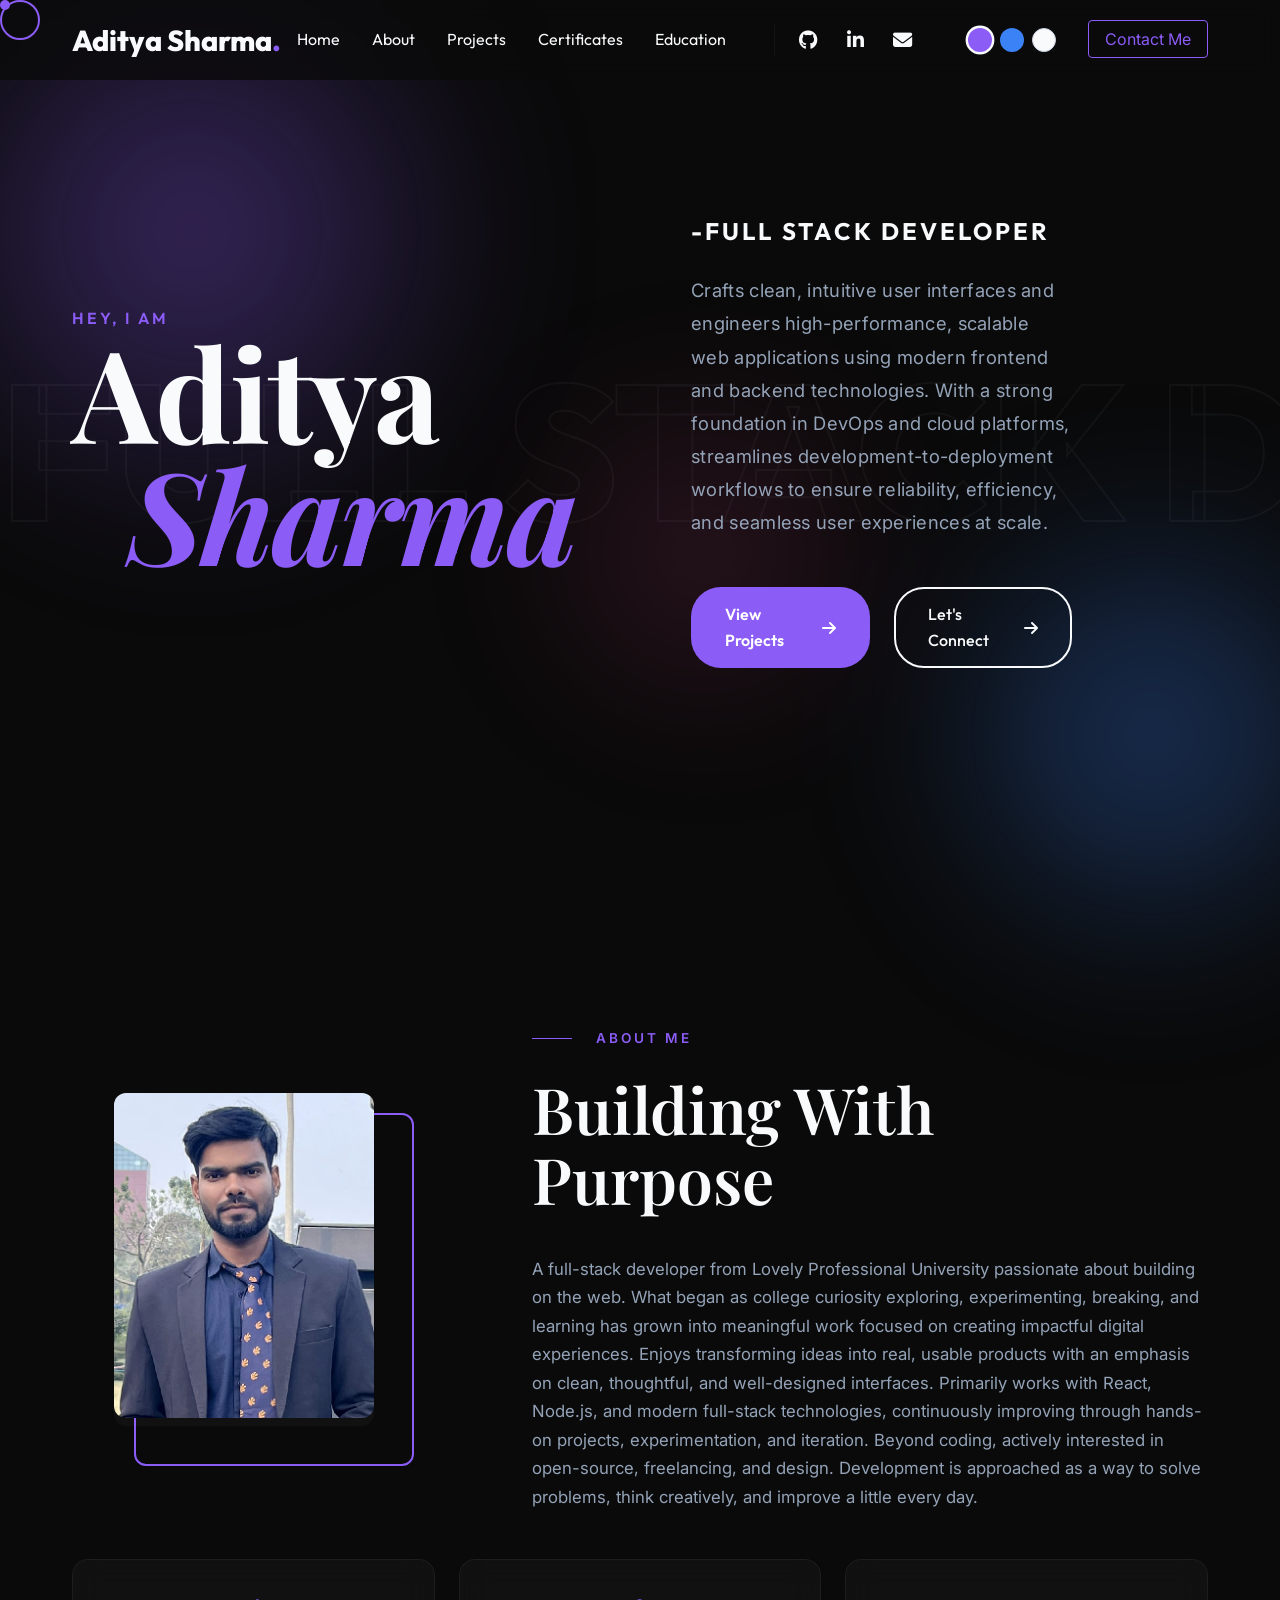
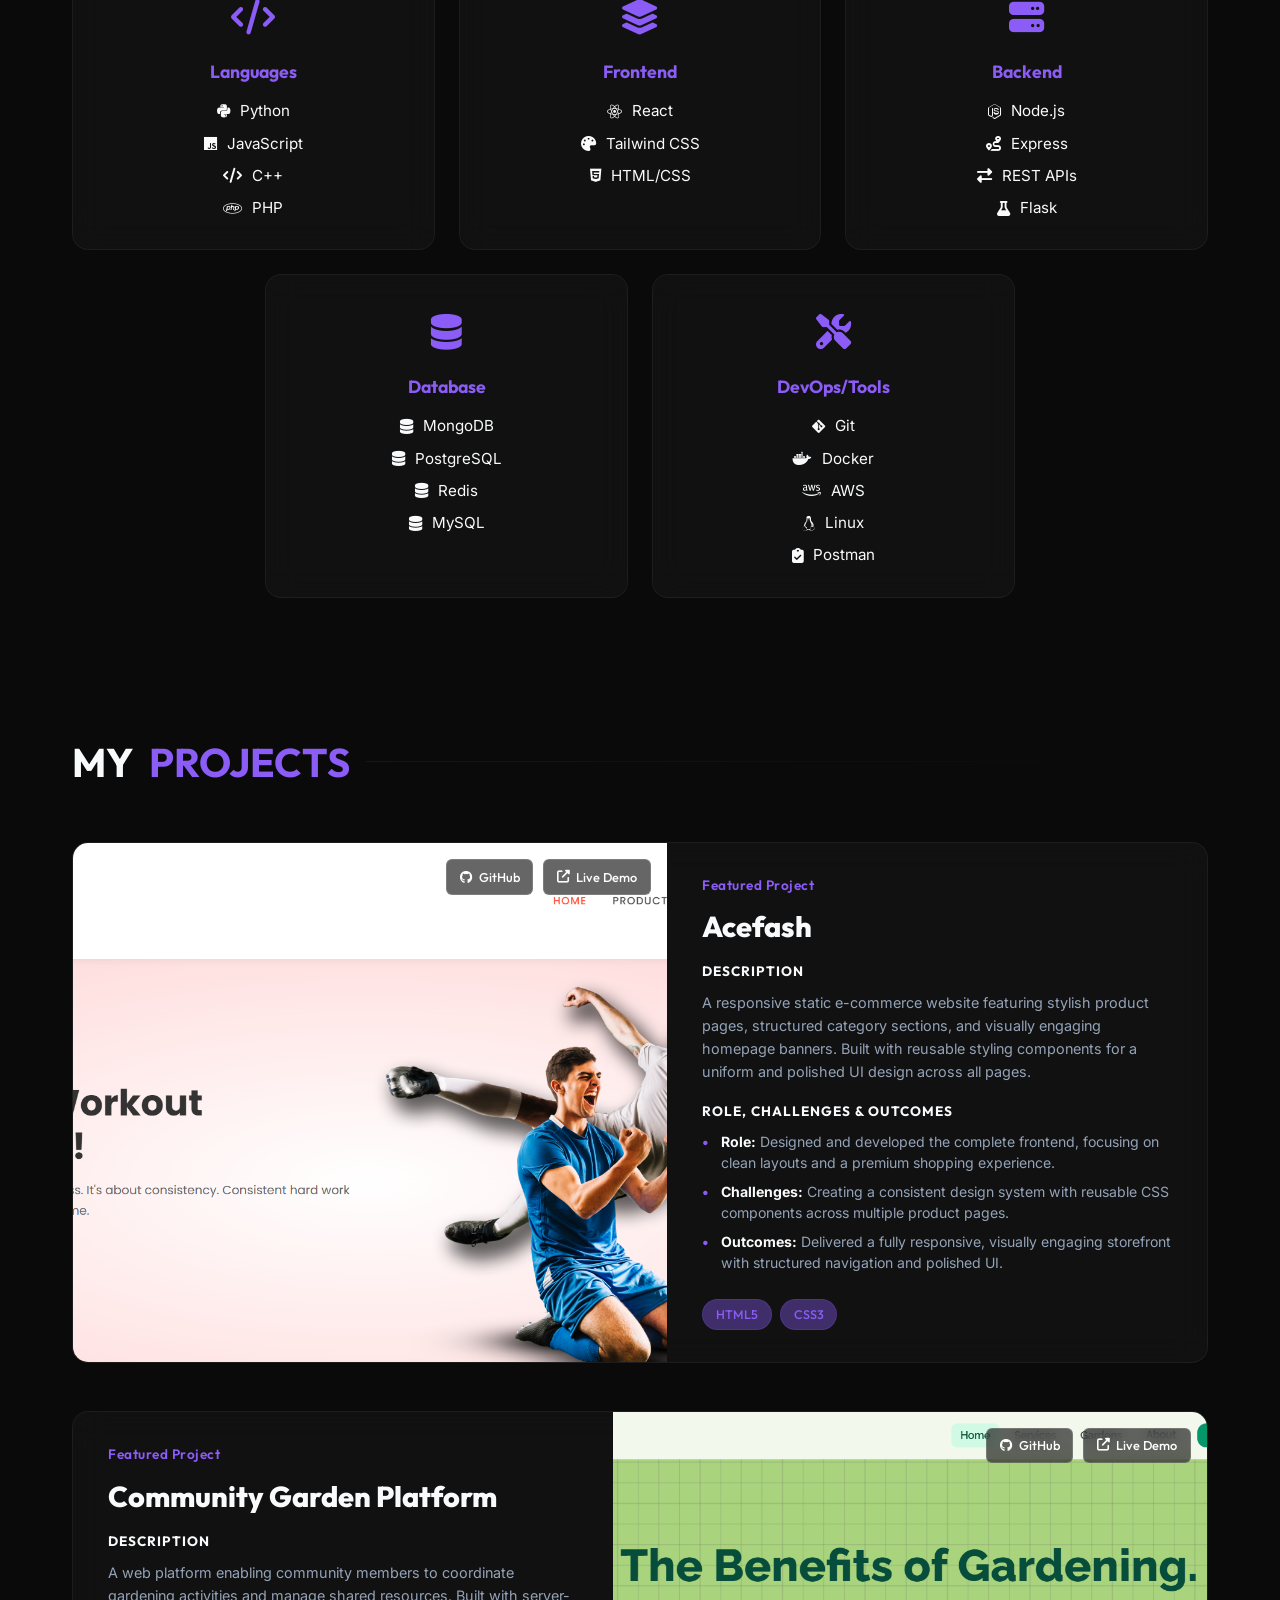
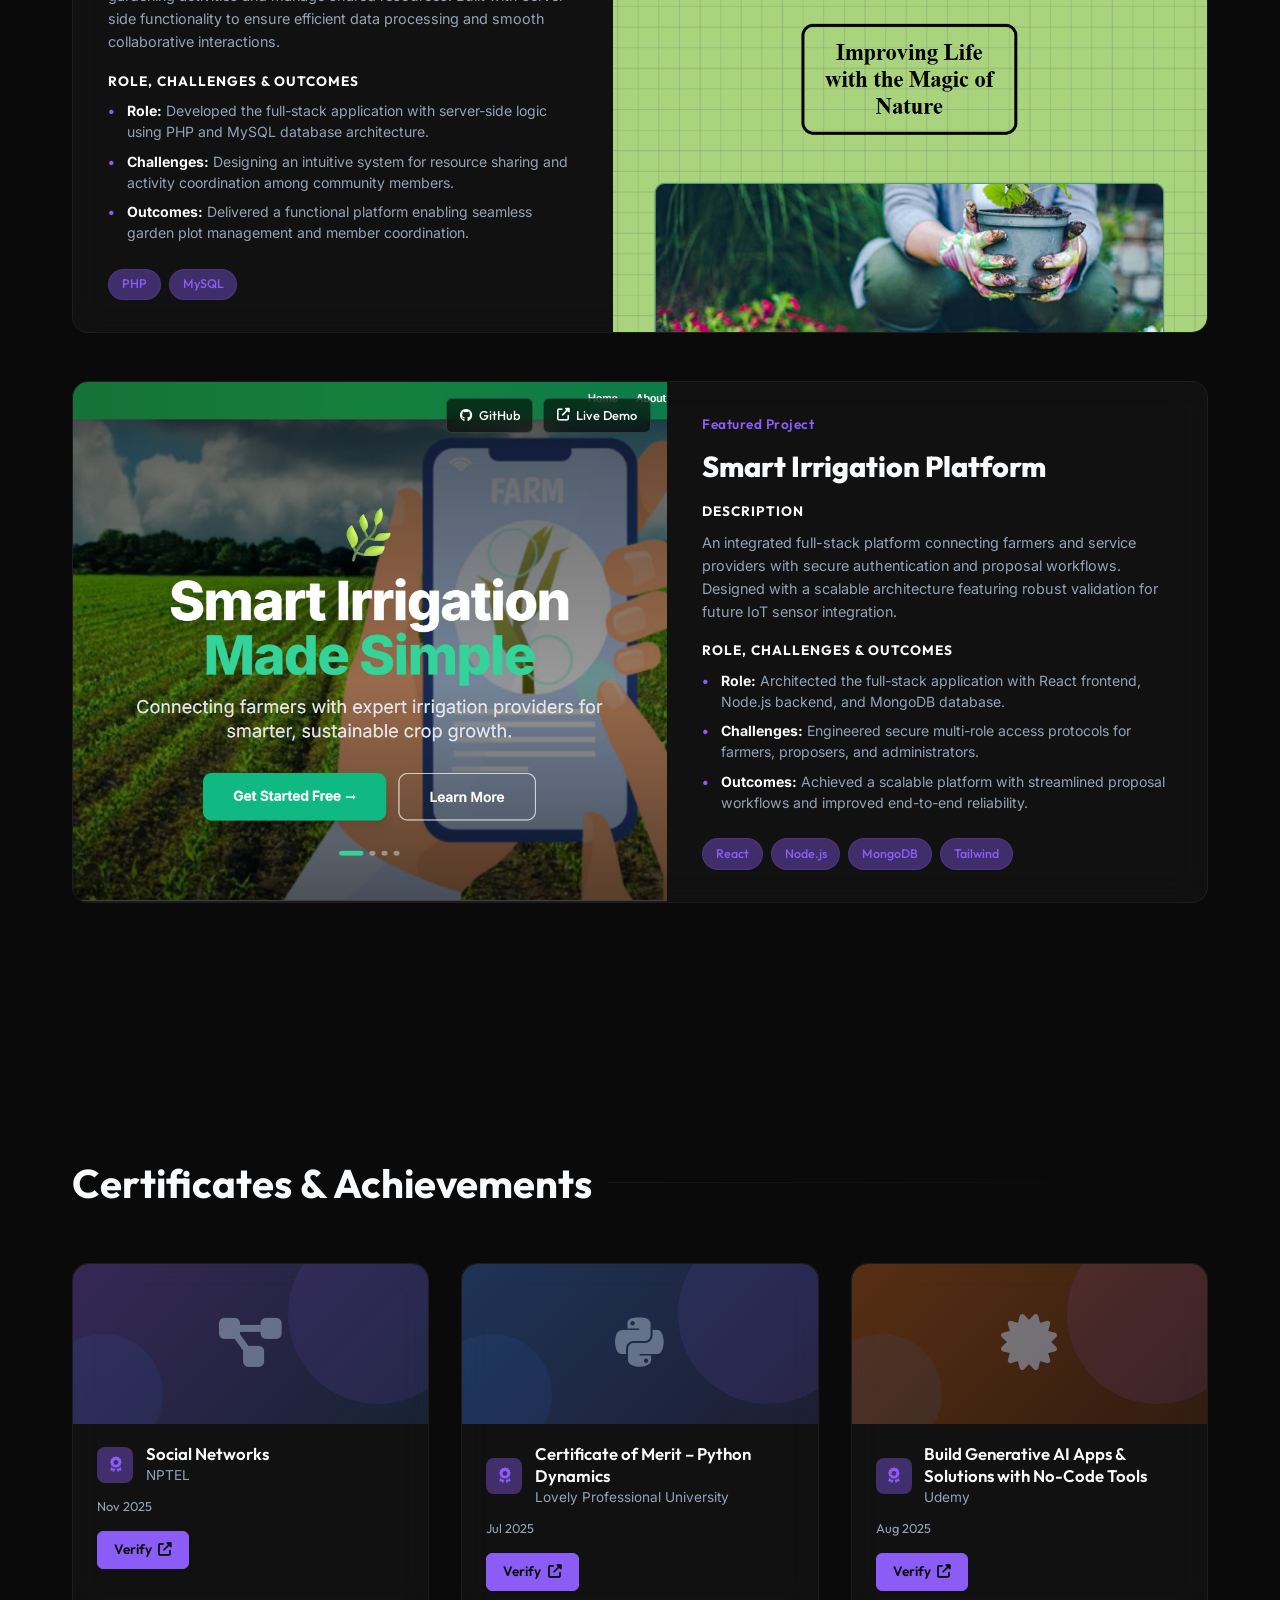
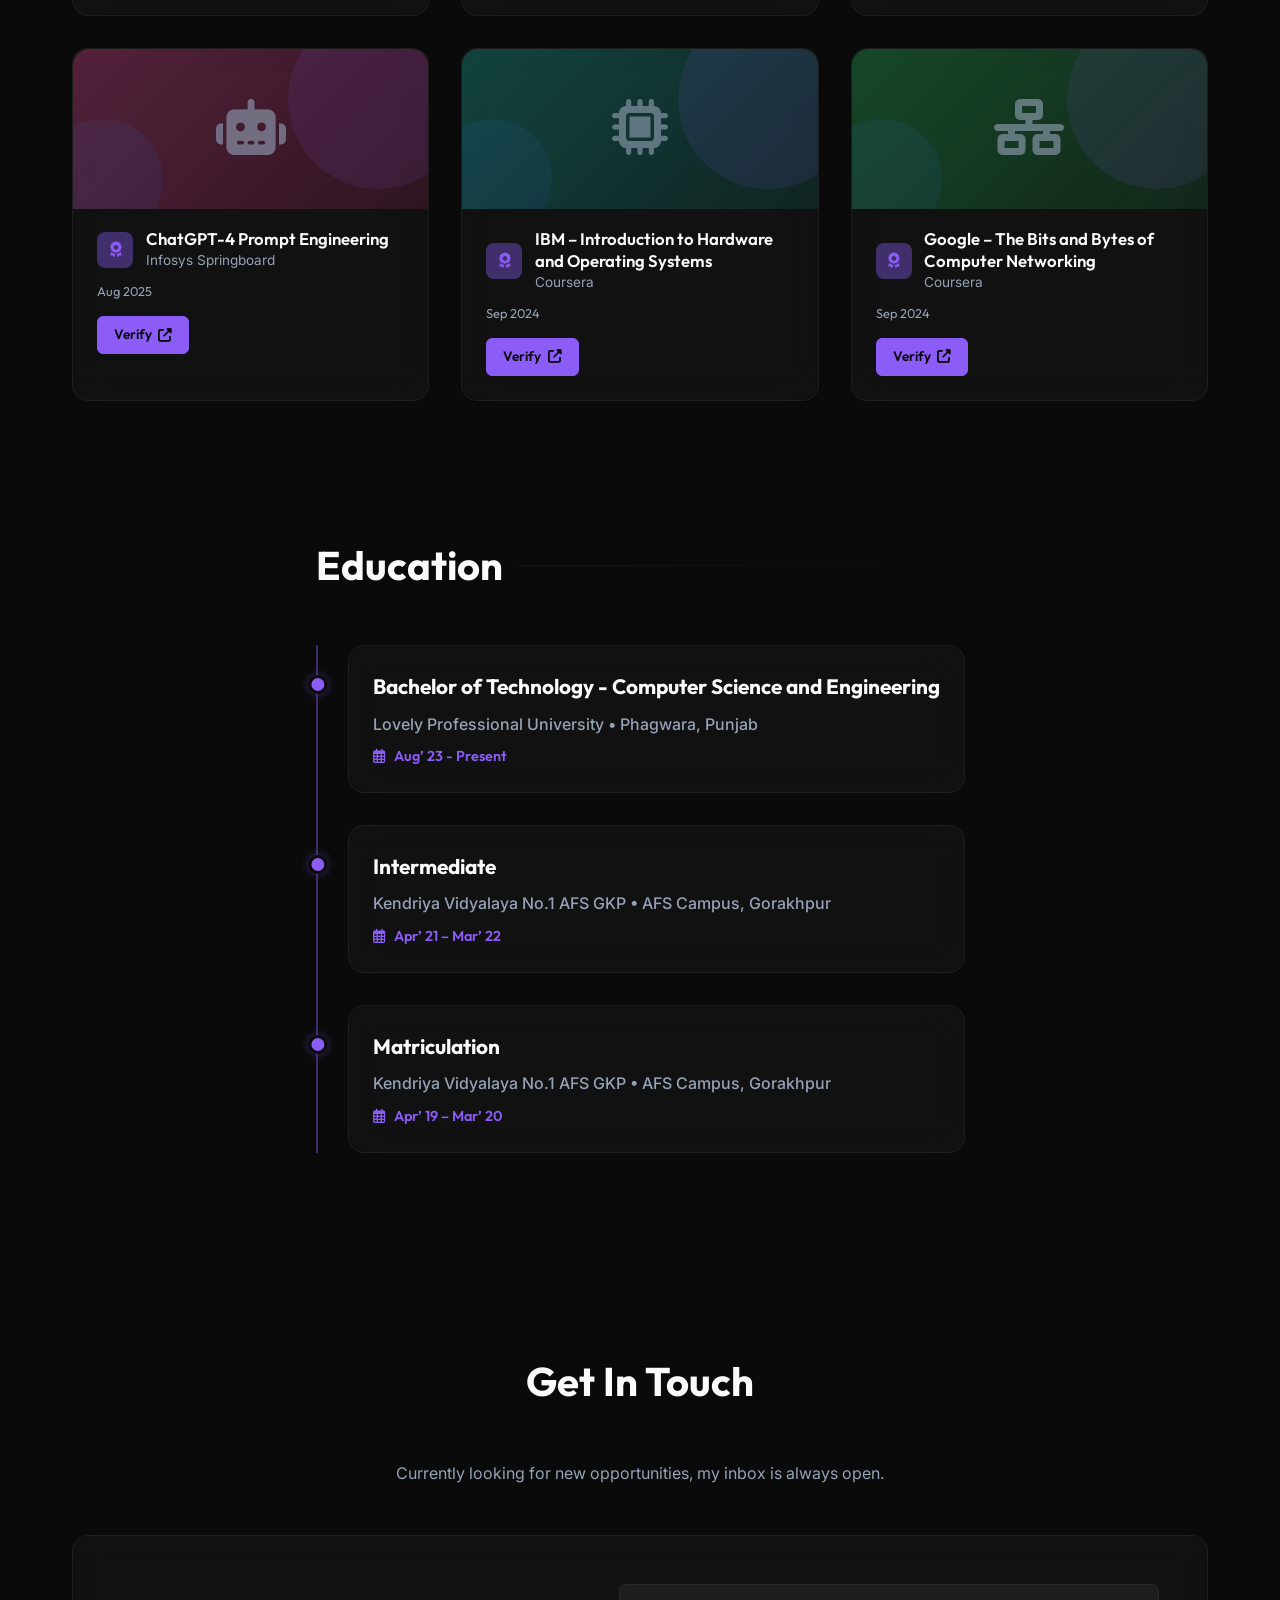
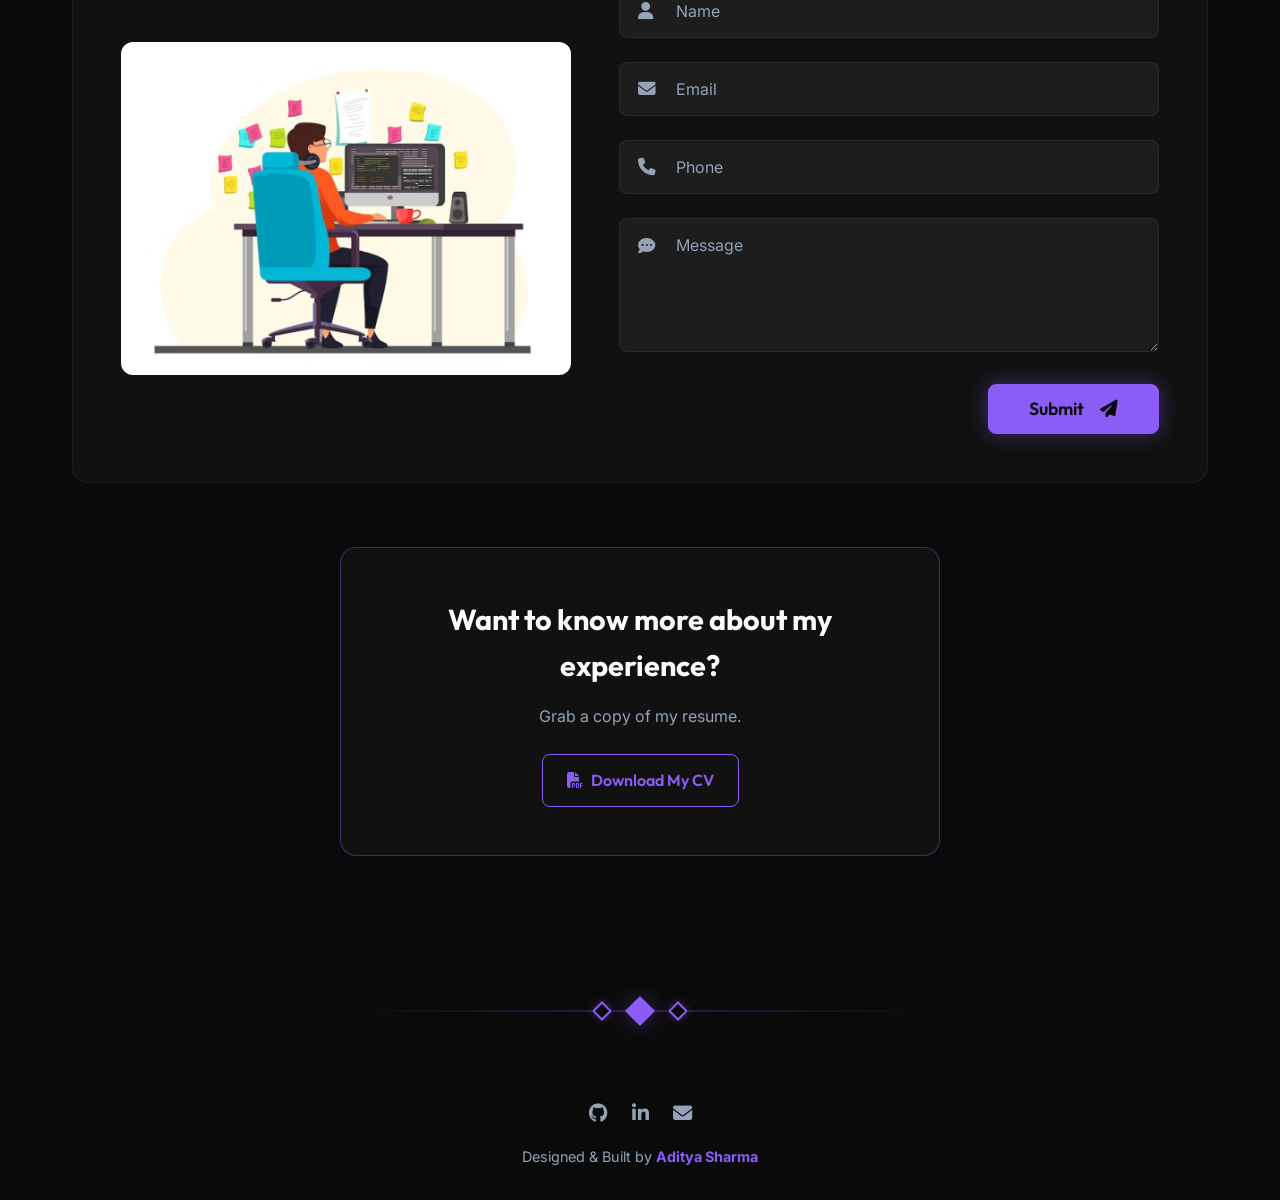
==== index.html @ 4e97a07a "Fix folder structure: move portfolio files to root for proper deployment" ====
<!DOCTYPE html>
<html lang="en">

<head>
    <meta charset="UTF-8">
    <meta name="viewport" content="width=device-width, initial-scale=1.0">
    <title>Aditya Sharma | Full Stack Developer</title>
    <meta name="description"
        content="Portfolio of Aditya Sharma, Full Stack Developer from Lovely Professional University.">
    <link
        href="https://fonts.googleapis.com/css2?family=Outfit:wght@300;400;600;800&family=Playfair+Display:ital,wght@0,400;0,600;0,700;1,400;1,600;1,700&family=Inter:wght@400;500;700&display=swap"
        rel="stylesheet">
    <link rel="stylesheet" href="https://cdnjs.cloudflare.com/ajax/libs/font-awesome/6.4.0/css/all.min.css">
    <link rel="stylesheet" href="style.css?v=2.9">
</head>

<body>
    <!-- Scroll Progress Bar -->
    <div class="scroll-progress" id="scrollProgress"></div>

    <!-- Custom Cursor -->
    <div class="cursor-dot" id="cursorDot"></div>
    <div class="cursor-ring" id="cursorRing"></div>

    <div class="bg-animation">
        <div class="blob blob-1"></div>
        <div class="blob blob-2"></div>
        <div class="blob blob-3"></div>
    </div>

    <!-- Floating Particles -->
    <canvas id="particleCanvas"></canvas>

    <!-- Navigation -->
    <nav class="navbar">
        <div class="container nav-container">
            <a href="#" class="logo">Aditya Sharma<span>.</span></a>
            <ul class="nav-links">
                <li><a href="#home">Home</a></li>
                <li><a href="#about">About</a></li>
                <li><a href="#projects">Projects</a></li>
                <li><a href="#certificates">Certificates</a></li>
                <li><a href="#education">Education</a></li>

                <li class="nav-socials">
                    <a href="https://github.com/adityasharma67" target="_blank" aria-label="GitHub"><i
                            class="fab fa-github"></i></a>
                    <a href="https://www.linkedin.com/in/aditya-sharma55/" target="_blank" aria-label="LinkedIn"><i
                            class="fab fa-linkedin-in"></i></a>
                    <a href="https://mail.google.com/mail/?view=cm&fs=1&to=adityasharma89000@gmail.com" target="_blank"
                        aria-label="Email"><i class="fas fa-envelope"></i></a>
                </li>
                <li class="theme-switcher">
                    <button class="theme-btn active" data-theme="default" aria-label="Default Theme"></button>
                    <button class="theme-btn" data-theme="ocean" aria-label="Ocean Theme"></button>
                    <button class="theme-btn" data-theme="light" aria-label="Light Theme"></button>
                </li>
                <li><a href="https://mail.google.com/mail/?view=cm&fs=1&to=adityasharma89000@gmail.com" target="_blank"
                        class="btn-sm">Contact Me</a></li>
            </ul>
            <div class="hamburger"><i class="fas fa-bars"></i></div>
        </div>
    </nav>

    <!-- Hero Section -->
    <section id="home" class="hero section new-hero">
        <div class="background-marquee">
            <div class="marquee-content">
                <span>FULL STACK DEVELOPER &bull; PROBLEM SOLVER &bull; TECH EXPLORER &bull; FRONTEND ENTHUSIAST &bull;
                </span>
                <span>FULL STACK DEVELOPER &bull; PROBLEM SOLVER &bull; TECH EXPLORER &bull; FRONTEND ENTHUSIAST &bull;
                </span>
                <span>FULL STACK DEVELOPER &bull; PROBLEM SOLVER &bull; TECH EXPLORER &bull; FRONTEND ENTHUSIAST &bull;
                </span>
            </div>
        </div>
        <div class="container hero-container-new">
            <div class="hero-content-new reveal">
                <div class="hero-main-flex-new">
                    <div class="hero-name-wrapper">
                        <div class="hero-greeting-new">
                            <!-- <span class="initial"><span class="dot">.</span></span> -->
                            <span class="hey">HEY, I AM</span>
                        </div>
                        <h1 class="hero-name-new">
                            <span class="first-name">Aditya</span>
                            <span class="last-name">Sharma</span>
                        </h1>
                    </div>

                    <div class="hero-details-new">
                        <h2 class="hero-role-new">-FULL STACK DEVELOPER</h2>

                        <p class="hero-summary-new">
                            Crafts clean, intuitive user interfaces and engineers high-performance, scalable web
                            applications using modern frontend and backend technologies. With a strong foundation in
                            DevOps and cloud platforms, streamlines development-to-deployment workflows to ensure
                            reliability, efficiency, and seamless user experiences at scale.</p>
                        <div class="hero-cta-new">
                            <a href="#projects" class="btn-new solid">View Projects <i
                                    class="fas fa-arrow-right"></i></a>
                            <a href="#contact" class="btn-new outline">Let's Connect <i
                                    class="fas fa-arrow-right"></i></a>
                        </div>
                    </div>
                </div>
            </div>
        </div>
    </section>

    <!-- About Section -->
    <section id="about" class="about section new-about">
        <div class="container">
            <div class="about-grid-new">
                <div class="about-image-new reveal">
                    <div class="image-wrapper-new">
                        <img src="assets/Aditya Image.jpeg" alt="Aditya Sharma" class="about-profile-img">
                    </div>
                </div>
                <div class="about-text-new reveal-right">
                    <div class="section-subtitle-new-wrapper">
                        <span class="subtitle-line"></span>
                        <p class="section-subtitle-new">ABOUT ME</p>
                    </div>
                    <h2 class="about-heading-new">Building With<br>Purpose</h2>

                    <div class="about-paragraphs">
                        <p>
                            A full-stack developer from Lovely Professional University passionate about building on the
                            web. What began as
                            college curiosity exploring, experimenting, breaking, and learning has grown into meaningful
                            work focused on creating impactful digital experiences.

                            Enjoys transforming ideas into real, usable products with an emphasis on clean, thoughtful,
                            and well-designed interfaces. Primarily works with React, Node.js, and modern full-stack
                            technologies, continuously improving through hands-on projects, experimentation, and
                            iteration.

                            Beyond coding, actively interested in open-source, freelancing, and design. Development is
                            approached as a way to solve problems, think creatively, and improve a little every day.
                        </p>
                    </div>

                </div>
            </div>

            <div class="skill-boxes inline-skills" style="margin-top: 3rem;">
                <div class="skill-box glass">
                    <div class="skill-box-icon"><i class="fas fa-code"></i></div>
                    <h4>Languages</h4>
                    <ul class="skills-list">
                        <li><i class="fab fa-python"></i> Python</li>
                        <li><i class="fab fa-js"></i> JavaScript</li>
                        <li><i class="fas fa-code"></i> C++</li>
                        <li><i class="fab fa-php"></i> PHP</li>
                    </ul>
                </div>
                <div class="skill-box glass">
                    <div class="skill-box-icon"><i class="fas fa-layer-group"></i></div>
                    <h4>Frontend</h4>
                    <ul class="skills-list">
                        <li><i class="fab fa-react"></i> React</li>
                        <li><i class="fas fa-palette"></i> Tailwind CSS</li>
                        <li><i class="fab fa-html5"></i> HTML/CSS</li>
                    </ul>
                </div>
                <div class="skill-box glass">
                    <div class="skill-box-icon"><i class="fas fa-server"></i></div>
                    <h4>Backend</h4>
                    <ul class="skills-list">
                        <li><i class="fab fa-node-js"></i> Node.js</li>
                        <li><i class="fas fa-route"></i> Express</li>
                        <li><i class="fas fa-exchange-alt"></i> REST APIs</li>
                        <li><i class="fas fa-flask"></i> Flask</li>
                    </ul>
                </div>
                <div class="skill-box glass">
                    <div class="skill-box-icon"><i class="fas fa-database"></i></div>
                    <h4>Database</h4>
                    <ul class="skills-list">
                        <li><i class="fas fa-database"></i> MongoDB</li>
                        <li><i class="fas fa-database"></i> PostgreSQL</li>
                        <li><i class="fas fa-database"></i> Redis</li>
                        <li><i class="fas fa-database"></i> MySQL</li>
                    </ul>
                </div>
                <div class="skill-box glass">
                    <div class="skill-box-icon"><i class="fas fa-tools"></i></div>
                    <h4>DevOps/Tools</h4>
                    <ul class="skills-list">
                        <li><i class="fab fa-git-alt"></i> Git</li>
                        <li><i class="fab fa-docker"></i> Docker</li>
                        <li><i class="fab fa-aws"></i> AWS</li>
                        <li><i class="fab fa-linux"></i> Linux</li>
                        <li><i class="fas fa-clipboard-check"></i> Postman</li>
                    </ul>
                </div>
            </div>
        </div>
    </section>
    <!-- Projects Section -->
    <section id="projects" class="projects section">
        <div class="container">
            <h2 class="section-title reveal">MY <span class="accent-text">PROJECTS</span></h2>

            <!-- Project 1: Acefash -->
            <div class="featured-project reveal glass">
                <div class="featured-project-image">
                    <img src="assets/project-acefash.png" alt="Acefash E-commerce Website">
                    <div class="featured-project-links">
                        <a href="https://github.com/adityasharma67/acefash" target="_blank"><i
                                class="fab fa-github"></i> GitHub</a>
                        <a href="https://acefash.onrender.com" target="_blank"><i class="fas fa-external-link-alt"></i>
                            Live Demo</a>
                    </div>
                </div>
                <div class="featured-project-details">
                    <p class="featured-label">Featured Project</p>
                    <h3 class="featured-title">Acefash</h3>
                    <div class="featured-section">
                        <h4>DESCRIPTION</h4>
                        <p>A responsive static e-commerce website featuring stylish product pages, structured category
                            sections, and visually engaging homepage banners. Built with reusable styling components for
                            a uniform and polished UI design across all pages.</p>
                    </div>
                    <div class="featured-section">
                        <h4>ROLE, CHALLENGES & OUTCOMES</h4>
                        <ul>
                            <li><strong>Role:</strong> Designed and developed the complete frontend, focusing on clean
                                layouts and a premium shopping experience.</li>
                            <li><strong>Challenges:</strong> Creating a consistent design system with reusable CSS
                                components across multiple product pages.</li>
                            <li><strong>Outcomes:</strong> Delivered a fully responsive, visually engaging storefront
                                with structured navigation and polished UI.</li>
                        </ul>
                    </div>
                    <ul class="featured-tech">
                        <li>HTML5</li>
                        <li>CSS3</li>
                    </ul>
                </div>
            </div>

            <!-- Project 2: Community Garden Platform -->
            <div class="featured-project featured-project-reverse reveal glass">
                <div class="featured-project-image">
                    <img src="assets/project-garden.png" alt="Community Garden Platform">
                    <div class="featured-project-links">
                        <a href="https://github.com/adityasharma67/Community-Garden-Platform-Website" target="_blank"><i
                                class="fab fa-github"></i> GitHub</a>
                        <a href="https://community-garden-platform-website.onrender.com" target="_blank"><i
                                class="fas fa-external-link-alt"></i> Live Demo</a>
                    </div>
                </div>
                <div class="featured-project-details">
                    <p class="featured-label">Featured Project</p>
                    <h3 class="featured-title">Community Garden Platform</h3>
                    <div class="featured-section">
                        <h4>DESCRIPTION</h4>
                        <p>A web platform enabling community members to coordinate gardening activities and manage
                            shared resources. Built with server-side functionality to ensure efficient data processing
                            and smooth collaborative interactions.</p>
                    </div>
                    <div class="featured-section">
                        <h4>ROLE, CHALLENGES & OUTCOMES</h4>
                        <ul>
                            <li><strong>Role:</strong> Developed the full-stack application with server-side logic using
                                PHP and MySQL database architecture.</li>
                            <li><strong>Challenges:</strong> Designing an intuitive system for resource sharing and
                                activity coordination among community members.</li>
                            <li><strong>Outcomes:</strong> Delivered a functional platform enabling seamless garden plot
                                management and member coordination.</li>
                        </ul>
                    </div>
                    <ul class="featured-tech">
                        <li>PHP</li>
                        <li>MySQL</li>
                    </ul>
                </div>
            </div>

            <!-- Project 3: Smart Irrigation Platform -->
            <div class="featured-project reveal glass">
                <div class="featured-project-image">
                    <img src="assets/project-irrigation.png" alt="Smart Irrigation Platform">
                    <div class="featured-project-links">
                        <a href="https://github.com/adityasharma67/Smart-Irrigation-Platform" target="_blank"><i
                                class="fab fa-github"></i> GitHub</a>
                        <a href="https://smart-irrigation-platform-3.onrender.com" target="_blank"><i
                                class="fas fa-external-link-alt"></i> Live Demo</a>
                    </div>
                </div>
                <div class="featured-project-details">
                    <p class="featured-label">Featured Project</p>
                    <h3 class="featured-title">Smart Irrigation Platform</h3>
                    <div class="featured-section">
                        <h4>DESCRIPTION</h4>
                        <p>An integrated full-stack platform connecting farmers and service providers with secure
                            authentication and proposal workflows. Designed with a scalable architecture featuring
                            robust validation for future IoT sensor integration.</p>
                    </div>
                    <div class="featured-section">
                        <h4>ROLE, CHALLENGES & OUTCOMES</h4>
                        <ul>
                            <li><strong>Role:</strong> Architected the full-stack application with React frontend,
                                Node.js backend, and MongoDB database.</li>
                            <li><strong>Challenges:</strong> Engineered secure multi-role access protocols for farmers,
                                proposers, and administrators.</li>
                            <li><strong>Outcomes:</strong> Achieved a scalable platform with streamlined proposal
                                workflows and improved end-to-end reliability.</li>
                        </ul>
                    </div>
                    <ul class="featured-tech">
                        <li>React</li>
                        <li>Node.js</li>
                        <li>MongoDB</li>
                        <li>Tailwind</li>
                    </ul>
                </div>
            </div>

        </div>
    </section>

    <!-- Certificates Section -->
    <section id="certificates" class="certificates section">
        <div class="container">
            <h2 class="section-title reveal">Certificates & Achievements</h2>
            <div class="cert-grid">

                <div class="cert-card reveal glass">
                    <div class="cert-thumbnail">
                        <div class="cert-thumb-icon"><i class="fas fa-project-diagram"></i></div>
                    </div>
                    <div class="cert-body">
                        <div class="cert-body-left">
                            <div class="cert-icon"><i class="fas fa-award"></i></div>
                            <div>
                                <h3 class="cert-name">Social Networks</h3>
                                <p class="cert-issuer">NPTEL</p>
                            </div>
                        </div>
                        <p class="cert-date">Nov 2025</p>
                        <a href="https://drive.google.com/file/d/1fwI1l75XkRlVHmZgSlvkv1skvRMr7EWS/view" target="_blank"
                            class="cert-verify-btn">Verify <i class="fas fa-external-link-alt"></i></a>
                    </div>
                </div>

                <div class="cert-card reveal glass">
                    <div class="cert-thumbnail cert-thumb-blue">
                        <div class="cert-thumb-icon"><i class="fab fa-python"></i></div>
                    </div>
                    <div class="cert-body">
                        <div class="cert-body-left">
                            <div class="cert-icon"><i class="fas fa-award"></i></div>
                            <div>
                                <h3 class="cert-name">Certificate of Merit – Python Dynamics</h3>
                                <p class="cert-issuer">Lovely Professional University</p>
                            </div>
                        </div>
                        <p class="cert-date">Jul 2025</p>
                        <a href="https://drive.google.com/file/d/1BeNMNYB8-lC0ut_VDFX4f12DJXw4lIEw/view" target="_blank"
                            class="cert-verify-btn">Verify <i class="fas fa-external-link-alt"></i></a>
                    </div>
                </div>

                <div class="cert-card reveal glass">
                    <div class="cert-thumbnail cert-thumb-orange">
                        <div class="cert-thumb-icon"><i class="fas fa-certificate"></i></div>
                    </div>
                    <div class="cert-body">
                        <div class="cert-body-left">
                            <div class="cert-icon"><i class="fas fa-award"></i></div>
                            <div>
                                <h3 class="cert-name">Build Generative AI Apps & Solutions with No-Code Tools</h3>
                                <p class="cert-issuer">Udemy</p>
                            </div>
                        </div>
                        <p class="cert-date">Aug 2025</p>
                        <a href="https://www.udemy.com/certificate/UC-db3e27b7-7055-4b2b-a250-daedbdc628a6/"
                            target="_blank" class="cert-verify-btn">Verify <i class="fas fa-external-link-alt"></i></a>
                    </div>
                </div>

                <div class="cert-card reveal glass">
                    <div class="cert-thumbnail cert-thumb-pink">
                        <div class="cert-thumb-icon"><i class="fas fa-robot"></i></div>
                    </div>
                    <div class="cert-body">
                        <div class="cert-body-left">
                            <div class="cert-icon"><i class="fas fa-award"></i></div>
                            <div>
                                <h3 class="cert-name">ChatGPT-4 Prompt Engineering</h3>
                                <p class="cert-issuer">Infosys Springboard</p>
                            </div>
                        </div>
                        <p class="cert-date">Aug 2025</p>
                        <a href="https://drive.google.com/file/d/11tnCA9EO9vOL2Qx45eL-68l-1IED0by_/view" target="_blank"
                            class="cert-verify-btn">Verify <i class="fas fa-external-link-alt"></i></a>
                    </div>
                </div>

                <div class="cert-card reveal glass">
                    <div class="cert-thumbnail cert-thumb-teal">
                        <div class="cert-thumb-icon"><i class="fas fa-microchip"></i></div>
                    </div>
                    <div class="cert-body">
                        <div class="cert-body-left">
                            <div class="cert-icon"><i class="fas fa-award"></i></div>
                            <div>
                                <h3 class="cert-name">IBM – Introduction to Hardware and Operating Systems</h3>
                                <p class="cert-issuer">Coursera</p>
                            </div>
                        </div>
                        <p class="cert-date">Sep 2024</p>
                        <a href="https://www.coursera.org/account/accomplishments/verify/DN23VN0G7XPC" target="_blank"
                            class="cert-verify-btn">Verify <i class="fas fa-external-link-alt"></i></a>
                    </div>
                </div>

                <div class="cert-card reveal glass">
                    <div class="cert-thumbnail cert-thumb-green">
                        <div class="cert-thumb-icon"><i class="fas fa-network-wired"></i></div>
                    </div>
                    <div class="cert-body">
                        <div class="cert-body-left">
                            <div class="cert-icon"><i class="fas fa-award"></i></div>
                            <div>
                                <h3 class="cert-name">Google – The Bits and Bytes of Computer Networking</h3>
                                <p class="cert-issuer">Coursera</p>
                            </div>
                        </div>
                        <p class="cert-date">Sep 2024</p>
                        <a href="https://www.coursera.org/account/accomplishments/verify/BEORUEQXVBKU" target="_blank"
                            class="cert-verify-btn">Verify <i class="fas fa-external-link-alt"></i></a>
                    </div>
                </div>

            </div>
        </div>
    </section>

    <!-- Education Section -->
    <section id="education" class="education section">
        <div class="container">
            <h2 class="section-title reveal">Education</h2>
            <div class="education-timeline">

                <div class="timeline-item reveal glass">
                    <div class="timeline-dot"></div>
                    <div class="timeline-content">
                        <h3 class="timeline-degree">Bachelor of Technology - Computer Science and Engineering</h3>
                        <p class="timeline-institution">Lovely Professional University &bull; Phagwara, Punjab</p>
                        <p class="timeline-date"><i class="far fa-calendar-alt"></i> Aug’ 23 - Present</p>
                    </div>
                </div>

                <div class="timeline-item reveal glass">
                    <div class="timeline-dot"></div>
                    <div class="timeline-content">
                        <h3 class="timeline-degree">Intermediate</h3>
                        <p class="timeline-institution">Kendriya Vidyalaya No.1 AFS GKP &bull; AFS Campus, Gorakhpur</p>
                        <p class="timeline-date"><i class="far fa-calendar-alt"></i> Apr’ 21 – Mar’ 22</p>
                    </div>
                </div>

                <div class="timeline-item reveal glass">
                    <div class="timeline-dot"></div>
                    <div class="timeline-content">
                        <h3 class="timeline-degree">Matriculation</h3>
                        <p class="timeline-institution">Kendriya Vidyalaya No.1 AFS GKP &bull; AFS Campus, Gorakhpur</p>
                        <p class="timeline-date"><i class="far fa-calendar-alt"></i> Apr’ 19 – Mar’ 20</p>
                    </div>
                </div>

            </div>
        </div>
    </section>

    <!-- Contact & Download CV -->
    <section id="contact" class="contact section">
        <div class="container reveal">
            <h2 class="section-title">Get In Touch</h2>
            <p class="contact-text">Currently looking for new opportunities, my inbox is always open.</p>

            <div class="contact-grid glass reveal">
                <div class="contact-illustration">
                    <img src="assets/contact.png" alt="Contact Support Illustration" class="illustration-img">
                </div>

                <div class="contact-form-container">
                    <form class="contact-form" action="https://formsubmit.co/adityasharma89000@gmail.com" method="POST">
                        <input type="hidden" name="_captcha" value="false">
                        <input type="hidden" name="_subject" value="New Portfolio Contact Submission!">
                        <div class="form-group">
                            <i class="fas fa-user form-icon"></i>
                            <input type="text" name="name" class="form-control" placeholder="Name" required>
                        </div>
                        <div class="form-group">
                            <i class="fas fa-envelope form-icon"></i>
                            <input type="email" name="email" class="form-control" placeholder="Email" required>
                        </div>
                        <div class="form-group">
                            <i class="fas fa-phone form-icon"></i>
                            <input type="tel" name="phone" class="form-control" placeholder="Phone">
                        </div>
                        <div class="form-group align-top">
                            <i class="fas fa-comment-dots form-icon"></i>
                            <textarea name="message" class="form-control" placeholder="Message" rows="5"
                                required></textarea>
                        </div>
                        <button type="submit" class="btn btn-primary submit-btn">Submit <i class="fas fa-paper-plane"
                                style="margin-left: 8px;"></i></button>
                    </form>
                </div>
            </div>

            <div class="cv-highlight-box glass reveal" style="margin: 4rem auto 0;">
                <h3>Want to know more about my experience?</h3>
                <p>Grab a copy of my resume.</p>
                <a href="assets/Aditya sharma cv.pdf" download class="btn btn-outline cv-pulse">
                    <i class="fas fa-file-pdf"></i> Download My CV
                </a>
            </div>
        </div>
    </section>

    <!-- Creative Section Divider -->
    <div class="container reveal">
        <div class="creative-divider">
            <div class="diamond"></div>
            <div class="diamond"></div>
            <div class="diamond"></div>
        </div>
    </div>

    <!-- Back to Top -->
    <button class="back-to-top" id="backToTop" aria-label="Back to top">
        <i class="fas fa-arrow-up"></i>
    </button>

    <!-- Footer -->
    <footer>
        <div class="container">
            <div class="social-links">
                <a href="https://github.com/adityasharma67" target="_blank" aria-label="GitHub"><i
                        class="fab fa-github"></i></a>
                <a href="https://www.linkedin.com/in/aditya-sharma55/" target="_blank" aria-label="LinkedIn"><i
                        class="fab fa-linkedin-in"></i></a>
                <a href="https://mail.google.com/mail/?view=cm&fs=1&to=adityasharma89000@gmail.com" target="_blank"
                    aria-label="Email"><i class="fas fa-envelope"></i></a>
            </div>
            <p class="footer-text">Designed & Built by <strong>Aditya Sharma</strong></p>
        </div>
    </footer>

    <script src="script.js"></script>
</body>

</html>
---- style.css ----
:root {
    --bg-main: #0a0a0a;
    --bg-secondary: #111111;
    --accent: #8b5cf6;
    --accent-glow: rgba(139, 92, 246, 0.4);
    --text-primary: #f8fafc;
    --text-secondary: #94a3b8;
    --glass-bg: rgba(255, 255, 255, 0.03);
    --glass-border: rgba(255, 255, 255, 0.05);
    --nav-bg: rgba(10, 10, 10, 0.8);
    --font-heading: 'Outfit', sans-serif;
    --font-body: 'Inter', sans-serif;
    --transition: all 0.3s cubic-bezier(0.25, 0.8, 0.25, 1);
}

[data-theme="ocean"] {
    --bg-main: #0f172a;
    --bg-secondary: #1e293b;
    --accent: #3b82f6;
    --accent-glow: rgba(59, 130, 246, 0.4);
    --text-primary: #f8fafc;
    --text-secondary: #cbd5e1;
    --nav-bg: rgba(15, 23, 42, 0.8);
}

[data-theme="light"] {
    --bg-main: #f8fafc;
    --bg-secondary: #ffffff;
    --accent: #6d28d9;
    --accent-glow: rgba(109, 40, 217, 0.2);
    --text-primary: #0f172a;
    --text-secondary: #475569;
    --glass-bg: rgba(255, 255, 255, 0.7);
    --glass-border: rgba(0, 0, 0, 0.1);
    --nav-bg: rgba(248, 250, 252, 0.85);
}

* {
    margin: 0;
    padding: 0;
    box-sizing: border-box;
}

html {
    scroll-behavior: smooth;
}

body {
    font-family: var(--font-body);
    background-color: var(--bg-main);
    color: var(--text-primary);
    line-height: 1.6;
    overflow-x: hidden;
}

/* Background animated blobs */
.bg-animation {
    position: fixed;
    top: 0;
    left: 0;
    width: 100vw;
    height: 100vh;
    z-index: -1;
    pointer-events: none;
}

.blob {
    position: absolute;
    filter: blur(80px);
    border-radius: 50%;
    opacity: 0.4;
    animation: float 20s infinite ease-in-out;
}

.blob-1 {
    top: -10%;
    left: -10%;
    width: 50vw;
    height: 50vw;
    background: radial-gradient(circle, var(--accent) 0%, transparent 70%);
}

.blob-2 {
    bottom: -10%;
    right: -10%;
    width: 40vw;
    height: 40vw;
    background: radial-gradient(circle, #3b82f6 0%, transparent 70%);
    animation-delay: -5s;
}

.blob-3 {
    top: 40%;
    left: 40%;
    width: 30vw;
    height: 30vw;
    background: radial-gradient(circle, #ec4899 0%, transparent 70%);
    animation-delay: -10s;
    opacity: 0.2;
}

@keyframes float {

    0%,
    100% {
        transform: translate(0, 0) scale(1);
    }

    50% {
        transform: translate(10%, -10%) scale(1.1);
    }
}

.container {
    max-width: 1200px;
    margin: 0 auto;
    padding: 0 2rem;
}

.section {
    padding: 100px 0;
    min-height: 100vh;
    display: flex;
    flex-direction: column;
    justify-content: center;
}

.section-title {
    font-family: var(--font-heading);
    font-size: 2.5rem;
    margin-bottom: 3rem;
    display: flex;
    align-items: center;
    gap: 1rem;
}

.section-title::after {
    content: "";
    height: 1px;
    flex-grow: 1;
    background: linear-gradient(90deg, var(--glass-border), transparent);
}

.glass {
    background: var(--glass-bg);
    backdrop-filter: blur(16px);
    border: 1px solid var(--glass-border);
    border-radius: 16px;
}

.btn {
    display: inline-flex;
    align-items: center;
    gap: 0.5rem;
    padding: 0.8rem 1.5rem;
    border-radius: 8px;
    font-family: var(--font-heading);
    font-weight: 600;
    text-decoration: none;
    transition: all 0.4s cubic-bezier(0.175, 0.885, 0.32, 1.275);
    cursor: pointer;
}

.btn-primary {
    background: var(--accent);
    color: var(--bg-main);
    border: 1px solid var(--accent);
    box-shadow: 0 0 20px var(--accent-glow);
}

.btn-primary:hover {
    background: transparent;
    color: var(--accent);
    transform: translateY(-3px) scale(1.05);
    box-shadow: 0 10px 20px var(--accent-glow);
}

.btn-outline {
    background: transparent;
    color: var(--accent);
    border: 1px solid var(--accent);
}

.btn-outline:hover {
    background: var(--accent-glow);
    transform: translateY(-3px) scale(1.05);
    box-shadow: 0 10px 20px var(--accent-glow);
}

.btn-sm {
    padding: 0.5rem 1rem;
    border: 1px solid var(--accent);
    color: var(--accent);
    border-radius: 4px;
    text-decoration: none;
    transition: var(--transition);
}

.btn-sm:hover {
    background: var(--accent);
    color: var(--bg-main);
    transform: translateY(-2px);
    box-shadow: 0 5px 15px var(--accent-glow);
}

/* Navbar */
.navbar {
    position: fixed;
    top: 0;
    width: 100%;
    height: 80px;
    z-index: 100;
    transition: var(--transition);
    background: var(--nav-bg);
    backdrop-filter: blur(10px);
}

.navbar.scrolled {
    height: 70px;
    border-bottom: 1px solid var(--glass-border);
}

.nav-container {
    display: flex;
    justify-content: space-between;
    align-items: center;
    height: 100%;
}

.logo {
    font-family: var(--font-heading);
    font-size: 1.8rem;
    font-weight: 800;
    color: var(--text-primary);
    text-decoration: none;
}

.logo span {
    color: var(--accent);
}

.nav-links {
    display: flex;
    list-style: none;
    gap: 2rem;
    align-items: center;
}

.nav-links a:not(.btn-sm) {
    color: var(--text-primary);
    text-decoration: none;
    transition: var(--transition);
    font-family: var(--font-heading);
    position: relative;
}

.nav-links a:not(.btn-sm)::after {
    content: '';
    position: absolute;
    width: 0;
    height: 2px;
    bottom: -4px;
    left: 0;
    background-color: var(--accent);
    transition: width 0.3s ease;
}

.nav-links a:not(.btn-sm):hover::after {
    width: 100%;
}

.nav-links a:not(.btn-sm):hover {
    color: var(--accent);
}

/* Navbar Socials */
.nav-socials {
    display: flex;
    gap: 1.8rem;
    align-items: center;
    border-left: 1px solid var(--glass-border);
    padding-left: 1.5rem;
    margin-left: 1rem;
    margin-right: 0.5rem;
}

.nav-socials a {
    color: var(--text-primary);
    font-size: 1.2rem;
    transition: all 0.3s cubic-bezier(0.175, 0.885, 0.32, 1.275);
    text-decoration: none;
}

.nav-socials a:hover {
    color: var(--accent);
    transform: translateY(-3px) scale(1.1);
    filter: drop-shadow(0 0 5px var(--accent-glow));
}

/* Theme Switcher */
.theme-switcher {
    display: flex;
    gap: 0.5rem;
    margin-left: 1rem;
}

.theme-btn {
    width: 24px;
    height: 24px;
    border-radius: 50%;
    border: 2px solid transparent;
    cursor: pointer;
    transition: var(--transition);
}

.theme-btn[data-theme="default"] {
    background-color: #8b5cf6;
}

.theme-btn[data-theme="ocean"] {
    background-color: #3b82f6;
}

.theme-btn[data-theme="light"] {
    background-color: #f8fafc;
    border: 1px solid #cbd5e1;
}

.theme-btn.active {
    border-color: var(--text-primary);
    transform: scale(1.2);
}

.theme-btn:hover {
    transform: scale(1.1);
}

.hamburger {
    display: none;
    cursor: pointer;
    font-size: 1.5rem;
}

/* Hero */
.new-hero {
    min-height: 100vh;
    display: flex;
    align-items: center;
    position: relative;
    overflow: hidden;
    padding-top: 80px;
}

.background-marquee {
    position: absolute;
    top: 50%;
    left: 0;
    width: 100%;
    transform: translateY(-50%);
    overflow: hidden;
    white-space: nowrap;
    opacity: 0.04;
    z-index: 0;
    pointer-events: none;
}

.marquee-content {
    display: inline-block;
    animation: marquee 40s linear infinite;
}

.marquee-content span {
    font-size: 15vw;
    font-family: var(--font-heading);
    font-weight: 800;
    color: transparent;
    -webkit-text-stroke: 2px var(--text-primary);
    line-height: 1;
}

@keyframes marquee {
    0% {
        transform: translateX(0);
    }

    100% {
        transform: translateX(-50%);
    }
}

.hero-container-new {
    position: relative;
    z-index: 1;
    display: flex;
    flex-direction: column;
    justify-content: center;
    width: 100%;
}

.hero-content-new {
    max-width: 1000px;
}

.hero-greeting-new {
    display: flex;
    align-items: center;
    gap: 1rem;
    margin-bottom: 0;
}

.hero-greeting-new .initial {
    font-size: 2.5rem;
    font-family: 'Playfair Display', serif;
    color: var(--accent);
}

.hero-greeting-new .dot {
    color: var(--text-secondary);
}

.hero-greeting-new .hey {
    font-size: 1rem;
    letter-spacing: 3px;
    color: var(--accent);
    font-family: var(--font-heading);
    font-weight: 600;
}

.hero-main-flex-new {
    display: grid;
    grid-template-columns: 1.5fr 1fr;
    gap: 3rem;
    align-items: center;
    width: 100%;
}

.hero-name-new {
    display: flex;
    flex-direction: column;
    font-family: 'Playfair Display', Georgia, serif;
    font-size: 8rem;
    line-height: 0.95;
    color: var(--text-primary);
    margin-bottom: 0;
    flex: 1;
    gap: 0;
}

.hero-name-new .first-name {
    font-weight: 700;
    letter-spacing: -2px;
}

.hero-name-new .last-name {
    font-weight: 700;
    font-style: italic;
    color: var(--accent);
    align-self: flex-start;
    margin-left: 3.5rem;
    letter-spacing: -2px;
}

.hero-details-new {
    max-width: 500px;
    display: flex;
    flex-direction: column;
    justify-self: end;
    margin-left: auto;
}

.hero-role-new {
    font-family: var(--font-heading);
    font-size: 1.5rem;
    letter-spacing: 3px;
    color: var(--text-primary);
    margin-bottom: 1.5rem;
    font-weight: 700;
}

.hero-summary-new {
    font-family: var(--font-body);
    font-size: 1.15rem;
    font-weight: 400;
    color: var(--text-secondary);
    max-width: 600px;
    line-height: 1.8;
    letter-spacing: 0.3px;
    margin-bottom: 3rem;
    animation: fadeUpText 1.5s ease-out forwards;
    animation-delay: 0.5s;
    opacity: 0;
    transform: translateY(20px);
}

@keyframes fadeUpText {
    to {
        opacity: 1;
        transform: translateY(0);
    }
}

.hero-cta-new {
    display: flex;
    gap: 1.5rem;
}

.btn-new {
    display: inline-flex;
    align-items: center;
    justify-content: center;
    gap: 0.8rem;
    padding: 0.8rem 2rem;
    border-radius: 30px;
    font-family: var(--font-heading);
    font-size: 1rem;
    text-decoration: none;
    transition: all 0.3s ease;
    font-weight: 500;
}

.btn-new.solid {
    background-color: var(--accent);
    color: #ffffff;
    font-weight: 600;
    border: 2px solid transparent;
}

.btn-new.solid:hover {
    transform: translateY(-2px);
    box-shadow: 0 10px 20px var(--accent-glow);
}

.btn-new.outline {
    background-color: transparent;
    color: var(--text-primary);
    border: 2px solid var(--text-primary);
}

.btn-new.outline:hover {
    background-color: var(--text-primary);
    color: var(--bg-main);
    transform: translateY(-2px);
}

/* About Section New */
.new-about {
    padding: 8rem 0;
}

.about-grid-new {
    display: grid;
    grid-template-columns: 0.7fr 1.3fr;
    gap: 6rem;
    align-items: center;
}

.about-image-new {
    position: relative;
    padding-right: 20px;
    padding-bottom: 20px;
    max-width: 280px;
    margin: 0 auto;
    animation: profileFloat 6s ease-in-out infinite;
}

.image-wrapper-new {
    position: relative;
    border-radius: 12px;
    background: var(--glass-bg);
}

.about-image-new::before {
    content: '';
    position: absolute;
    inset: 0;
    border-radius: 12px;
    border: 2px solid var(--accent);
    transform: translate(20px, 20px);
    z-index: 0;
    transition: transform 0.4s ease;
}

.about-image-new:hover::before {
    transform: translate(15px, 15px);
}

.about-profile-img {
    position: relative;
    width: 100%;
    aspect-ratio: 4/5;
    object-fit: cover;
    border-radius: 12px;
    z-index: 2;
    filter: sepia(0.1) contrast(1.05);
}

.about-text-new {
    display: flex;
    flex-direction: column;
}

.section-subtitle-new-wrapper {
    display: flex;
    align-items: center;
    gap: 1.5rem;
    margin-bottom: 1.5rem;
}

.subtitle-line {
    width: 40px;
    height: 1px;
    background-color: var(--accent);
}

.section-subtitle-new {
    color: var(--accent);
    font-size: 0.85rem;
    letter-spacing: 3px;
    text-transform: uppercase;
    font-weight: 600;
}

.about-heading-new {
    font-family: 'Playfair Display', Georgia, serif;
    font-size: 4rem;
    line-height: 1.1;
    color: var(--text-primary);
    margin-bottom: 2.5rem;
    font-weight: 600;
}

.about-paragraphs {
    display: flex;
    flex-direction: column;
    gap: 1.5rem;
    color: var(--text-secondary);
    font-size: 1.05rem;
    line-height: 1.7;
}

.about-paragraphs strong {
    color: var(--text-primary);
}

.inline-skills {
    display: flex;
    flex-wrap: wrap;
    gap: 1.5rem;
    justify-content: center;
}

.inline-skills>.skill-box {
    width: calc((100% - 3rem) / 3);
}

/* Skill Boxes styling reused from old about section */
.skill-box {
    padding: 1.8rem 1.5rem;
    border-radius: 16px;
    text-align: center;
    transition: all 0.4s cubic-bezier(0.175, 0.885, 0.32, 1.275);
    position: relative;
    overflow: hidden;
    background: var(--glass-bg);
    border: 1px solid var(--glass-border);
}

.skill-box:hover {
    transform: translateY(-8px);
    border-color: var(--accent);
    box-shadow: 0 12px 35px var(--accent-glow);
}

.skill-box-icon {
    font-size: 2.2rem;
    color: var(--accent);
    margin-bottom: 0.8rem;
    transition: transform 0.4s ease;
}

@keyframes iconWobble {

    0%,
    100% {
        transform: scale(1.2) rotate(0deg);
    }

    25% {
        transform: scale(1.2) rotate(15deg);
    }

    75% {
        transform: scale(1.2) rotate(-15deg);
    }
}

.skill-box:hover .skill-box-icon {
    animation: iconWobble 0.6s ease-in-out infinite;
}

.skill-box h4 {
    font-family: var(--font-heading);
    font-size: 1.1rem;
    color: var(--accent);
    margin-bottom: 0.8rem;
}

.skill-box .skills-list {
    display: flex;
    flex-direction: column;
    gap: 0.5rem;
    margin-top: 0;
    list-style: none;
    padding: 0;
}

.skill-box .skills-list li {
    justify-content: center;
    font-size: 0.95rem;
    color: var(--text-primary);
    display: flex;
    align-items: center;
    gap: 10px;
}

/* =================== */
/* Featured Projects   */
/* =================== */
.accent-text {
    color: var(--accent);
}

.featured-project {
    display: grid;
    grid-template-columns: 1.1fr 1fr;
    gap: 0;
    margin-bottom: 3rem;
    overflow: hidden;
    transition: all 0.4s cubic-bezier(0.175, 0.885, 0.32, 1.275);
}

.featured-project:hover {
    transform: translateY(-5px);
    border-color: var(--accent);
    box-shadow: 0 15px 40px rgba(0, 0, 0, 0.3), 0 0 25px var(--accent-glow);
}

.featured-project-reverse {
    direction: rtl;
}

.featured-project-reverse>* {
    direction: ltr;
}

.featured-project-image {
    position: relative;
    overflow: hidden;
    min-height: 380px;
}

.featured-project-image img {
    width: 100%;
    height: 100%;
    object-fit: cover;
    transition: transform 0.6s ease;
}

.featured-project:hover .featured-project-image img {
    transform: scale(1.05);
}

.featured-project-links {
    position: absolute;
    top: 1rem;
    right: 1rem;
    display: flex;
    gap: 0.6rem;
    z-index: 2;
}

.featured-project-links a {
    display: inline-flex;
    align-items: center;
    gap: 0.4rem;
    padding: 0.4rem 0.8rem;
    border-radius: 6px;
    font-size: 0.8rem;
    font-family: var(--font-heading);
    font-weight: 500;
    text-decoration: none;
    color: #fff;
    background: rgba(0, 0, 0, 0.6);
    backdrop-filter: blur(8px);
    border: 1px solid rgba(255, 255, 255, 0.15);
    transition: all 0.3s ease;
}

.featured-project-links a:hover {
    background: var(--accent);
    border-color: var(--accent);
    transform: translateY(-2px);
    box-shadow: 0 4px 12px var(--accent-glow);
}

.featured-project-details {
    padding: 2rem 2.2rem;
    display: flex;
    flex-direction: column;
    justify-content: center;
    gap: 0.8rem;
}

.featured-label {
    color: var(--accent);
    font-family: var(--font-heading);
    font-weight: 600;
    font-size: 0.85rem;
    letter-spacing: 0.5px;
}

.featured-title {
    font-family: var(--font-heading);
    font-size: 1.8rem;
    font-weight: 800;
    color: var(--text-primary);
    line-height: 1.2;
    margin-bottom: 0.3rem;
}

.featured-section {
    margin-bottom: 0.3rem;
}

.featured-section h4 {
    font-family: var(--font-heading);
    font-size: 0.85rem;
    font-weight: 700;
    color: var(--text-primary);
    letter-spacing: 1px;
    margin-bottom: 0.5rem;
    text-transform: uppercase;
}

.featured-section p {
    color: var(--text-secondary);
    font-size: 0.9rem;
    line-height: 1.6;
}

.featured-section ul {
    list-style: none;
    padding: 0;
    display: flex;
    flex-direction: column;
    gap: 0.5rem;
}

.featured-section ul li {
    color: var(--text-secondary);
    font-size: 0.88rem;
    line-height: 1.5;
    padding-left: 1.2rem;
    position: relative;
}

.featured-section ul li::before {
    content: '•';
    position: absolute;
    left: 0;
    color: var(--accent);
    font-weight: bold;
}

.featured-section ul li strong {
    color: var(--text-primary);
}

.featured-tech {
    display: flex;
    flex-wrap: wrap;
    gap: 0.5rem;
    list-style: none;
    padding: 0;
    margin-top: 0.5rem;
}

.featured-tech li {
    padding: 0.3rem 0.8rem;
    background: var(--accent-glow);
    color: var(--accent);
    border-radius: 20px;
    font-size: 0.78rem;
    font-family: var(--font-heading);
    font-weight: 500;
    border: 1px solid rgba(139, 92, 246, 0.15);
}


.cert-grid {
    display: grid;
    grid-template-columns: repeat(3, 1fr);
    gap: 2rem;
}

/* =================== */
/* Certificate Cards   */
/* =================== */
.cert-card {
    display: flex;
    flex-direction: column;
    overflow: hidden;
    padding: 0;
    transition: all 0.4s cubic-bezier(0.175, 0.885, 0.32, 1.275);
}

.cert-card:hover {
    transform: translateY(-8px);
    border-color: var(--accent);
    box-shadow: 0 15px 35px rgba(0, 0, 0, 0.3), 0 0 20px var(--accent-glow);
}

.cert-thumbnail {
    width: 100%;
    height: 160px;
    background: linear-gradient(135deg, rgba(139, 92, 246, 0.3), rgba(59, 130, 246, 0.15));
    display: flex;
    align-items: center;
    justify-content: center;
    position: relative;
    overflow: hidden;
    border-radius: 16px 16px 0 0;
}

.cert-thumbnail::before {
    content: '';
    position: absolute;
    width: 180px;
    height: 180px;
    border-radius: 50%;
    background: rgba(139, 92, 246, 0.1);
    top: -40px;
    right: -40px;
}

.cert-thumbnail::after {
    content: '';
    position: absolute;
    width: 120px;
    height: 120px;
    border-radius: 50%;
    background: rgba(59, 130, 246, 0.08);
    bottom: -30px;
    left: -30px;
}

.cert-thumb-blue {
    background: linear-gradient(135deg, rgba(59, 130, 246, 0.3), rgba(99, 102, 241, 0.15));
}

.cert-thumb-orange {
    background: linear-gradient(135deg, rgba(249, 115, 22, 0.3), rgba(234, 88, 12, 0.15));
}

.cert-thumb-pink {
    background: linear-gradient(135deg, rgba(236, 72, 153, 0.3), rgba(219, 39, 119, 0.15));
}

.cert-thumb-teal {
    background: linear-gradient(135deg, rgba(20, 184, 166, 0.3), rgba(13, 148, 136, 0.15));
}

.cert-thumb-green {
    background: linear-gradient(135deg, rgba(34, 197, 94, 0.3), rgba(22, 163, 74, 0.15));
}

.cert-thumb-icon {
    font-size: 3.5rem;
    color: var(--text-secondary);
    opacity: 0.6;
    z-index: 1;
    transition: all 0.4s ease;
}

.cert-card:hover .cert-thumb-icon {
    transform: scale(1.15) rotate(5deg);
    opacity: 0.9;
    color: var(--accent);
}

.cert-body {
    padding: 1.2rem 1.5rem 1.5rem;
    display: flex;
    flex-direction: column;
    gap: 0.6rem;
    flex: 1;
}

.cert-body-left {
    display: flex;
    align-items: center;
    gap: 0.8rem;
}

.cert-icon {
    width: 36px;
    height: 36px;
    border-radius: 8px;
    background: var(--accent-glow);
    display: flex;
    align-items: center;
    justify-content: center;
    color: var(--accent);
    font-size: 0.95rem;
    flex-shrink: 0;
}

.cert-name {
    font-size: 1.05rem;
    font-family: var(--font-heading);
    font-weight: 600;
    line-height: 1.3;
    color: var(--text-primary);
}

.cert-issuer {
    color: var(--text-secondary);
    font-size: 0.85rem;
}

.cert-date {
    color: var(--text-secondary);
    font-size: 0.8rem;
    font-family: var(--font-heading);
}

.cert-verify-btn {
    display: inline-flex;
    align-items: center;
    gap: 0.4rem;
    padding: 0.45rem 1rem;
    border-radius: 6px;
    font-size: 0.85rem;
    font-family: var(--font-heading);
    font-weight: 600;
    text-decoration: none;
    background: var(--accent);
    color: var(--bg-main);
    border: 1px solid var(--accent);
    transition: all 0.3s ease;
    align-self: flex-start;
    margin-top: 0.3rem;
}

.cert-verify-btn:hover {
    background: transparent;
    color: var(--accent);
    transform: translateY(-2px);
    box-shadow: 0 0 12px var(--accent-glow);
}

/* Layout Adjustments */
#about {
    min-height: auto;
    padding-bottom: 2rem;
}

#education {
    min-height: auto;
    padding-top: 2rem;
    padding-bottom: 6rem;
}

/* Creative Divider */
.creative-divider {
    position: relative;
    display: flex;
    justify-content: center;
    align-items: center;
    gap: 1.5rem;
    padding: 2rem 0;
    margin: 1rem 0;
    width: 100%;
}

.creative-divider::before {
    content: '';
    position: absolute;
    width: 70%;
    max-width: 600px;
    height: 1px;
    background: linear-gradient(90deg, transparent, var(--accent), transparent);
    top: 50%;
    transform: translateY(-50%);
    opacity: 0.5;
}

.diamond {
    width: 14px;
    height: 14px;
    background: var(--bg-main);
    border: 2px solid var(--accent);
    transform: rotate(45deg);
    box-shadow: 0 0 10px var(--accent-glow);
    z-index: 1;
    transition: all 0.6s cubic-bezier(0.175, 0.885, 0.32, 1.275);
    cursor: pointer;
}

.diamond:nth-child(2) {
    background: var(--accent);
    transform: rotate(45deg) scale(1.5);
    box-shadow: 0 0 15px var(--accent-glow);
}

.creative-divider:hover .diamond {
    transform: rotate(405deg) scale(1.3);
    background: var(--accent);
    box-shadow: 0 0 25px var(--accent-glow);
    border-color: var(--text-primary);
}

/* Education Timeline */
.education-timeline {
    position: relative;
    display: flex;
    flex-direction: column;
    gap: 2rem;
    padding-left: 2rem;
    margin-top: 1rem;
}

.education-timeline::before {
    content: '';
    position: absolute;
    left: 0;
    top: 0;
    height: 100%;
    width: 2px;
    background: var(--accent-glow);
}

.timeline-item {
    position: relative;
    padding: 1.5rem;
    transition: all 0.4s cubic-bezier(0.175, 0.885, 0.32, 1.275);
}

.timeline-item:hover {
    transform: translateX(10px) scale(1.02);
    border-color: var(--accent);
    box-shadow: -10px 10px 20px rgba(0, 0, 0, 0.1), 0 0 15px var(--accent-glow);
}

.timeline-dot {
    position: absolute;
    left: -2rem;
    top: 1.8rem;
    width: 1.2rem;
    height: 1.2rem;
    background: var(--accent);
    border-radius: 50%;
    border: 3px solid var(--bg-main);
    transform: translateX(calc(-50% + 1px));
    z-index: 2;
    box-shadow: 0 0 10px var(--accent-glow);
    transition: all 0.3s ease;
}

.timeline-item:hover .timeline-dot {
    background: var(--text-primary);
    border-color: var(--accent);
    transform: translateX(calc(-50% + 1px)) scale(1.2);
}

.timeline-degree {
    font-size: 1.3rem;
    margin-bottom: 0.5rem;
    font-family: var(--font-heading);
    color: var(--text-primary);
    transition: color 0.3s ease;
}

.timeline-item:hover .timeline-degree {
    color: var(--accent);
}

.timeline-institution {
    color: var(--text-secondary);
    font-size: 1rem;
    font-weight: 500;
    margin-bottom: 0.5rem;
}

.timeline-date {
    color: var(--accent);
    font-size: 0.9rem;
    display: flex;
    align-items: center;
    gap: 0.5rem;
    font-family: var(--font-heading);
    font-weight: 600;
}

/* Contact */
.contact {
    text-align: center;
}

.contact .section-title {
    justify-content: center;
}

.contact .section-title::after {
    display: none;
}

.contact-text {
    color: var(--text-secondary);
    max-width: 600px;
    margin: 0 auto;
}

.contact-grid {
    display: grid;
    grid-template-columns: 1fr 1.2fr;
    gap: 3rem;
    align-items: center;
    margin-top: 3rem;
    text-align: left;
    padding: 3rem;
    border-radius: 16px;
}

.contact-illustration {
    display: flex;
    align-items: center;
    justify-content: center;
    height: 100%;
}

.illustration-img {
    width: 100%;
    max-width: 100%;
    max-height: 450px;
    border-radius: 12px;
    object-fit: cover;
}

.contact-form-container {
    display: flex;
    flex-direction: column;
    justify-content: center;
}

.contact-form {
    display: flex;
    flex-direction: column;
    gap: 1.5rem;
}

.form-group {
    position: relative;
    display: flex;
    align-items: center;
}

.form-group.align-top {
    align-items: flex-start;
}

.form-icon {
    position: absolute;
    left: 1.2rem;
    color: var(--text-secondary);
    font-size: 1.1rem;
    pointer-events: none;
    z-index: 2;
    transition: color 0.3s ease;
}

.form-group.align-top .form-icon {
    top: 1.2rem;
}

.form-control {
    width: 100%;
    padding: 1rem 1rem 1rem 3.5rem;
    background: rgba(255, 255, 255, 0.05);
    border: 1px solid var(--glass-border);
    border-radius: 8px;
    color: var(--text-primary);
    font-family: var(--font-body);
    font-size: 1rem;
    transition: all 0.3s ease;
}

textarea.form-control {
    resize: vertical;
    min-height: 120px;
}

.form-control:focus {
    outline: none;
    border-color: var(--accent);
    box-shadow: 0 0 15px var(--accent-glow);
    background: rgba(255, 255, 255, 0.1);
}

.form-control:focus+.form-icon,
.form-control:not(:placeholder-shown)+.form-icon {
    color: var(--accent);
}

.form-control::placeholder {
    color: var(--text-secondary);
    font-family: var(--font-body);
}

.submit-btn {
    align-self: flex-end;
    padding: 0.8rem 2.5rem;
    font-family: var(--font-heading);
    font-size: 1.1rem;
    display: flex;
    align-items: center;
    gap: 0.5rem;
    margin-top: 0.5rem;
}

.cv-highlight-box {
    max-width: 600px;
    padding: 3rem;
    border: 1px solid var(--accent-glow);
    padding: 3rem;
}

.cv-highlight-box h3 {
    font-size: 1.8rem;
    margin-bottom: 1rem;
    font-family: var(--font-heading);
}

.cv-highlight-box p {
    color: var(--text-secondary);
    margin-bottom: 1.5rem;
}

.cv-pulse {
    animation: pulse 2s infinite;
}

@keyframes pulse {

    0%,
    100% {
        box-shadow: 0 0 0 0 transparent;
    }

    50% {
        box-shadow: 0 0 0 10px var(--accent-glow);
    }
}

footer {
    text-align: center;
    padding: 2rem 0;
    color: var(--text-secondary);
}

.social-links {
    display: flex;
    justify-content: center;
    gap: 1.5rem;
    margin-bottom: 1rem;
}

.social-links a {
    display: inline-block;
    color: var(--text-secondary);
    font-size: 1.2rem;
    transition: all 0.3s cubic-bezier(0.175, 0.885, 0.32, 1.275);
}

.social-links a:hover {
    color: var(--accent);
    transform: translateY(-5px) scale(1.2);
    filter: drop-shadow(0 0 8px var(--accent-glow));
}

/* Animations */
.reveal,
.reveal-right {
    opacity: 0;
    transition: all 0.8s ease-out;
}

.reveal {
    transform: translateY(30px);
}

.reveal-right {
    transform: translateX(30px);
}

.reveal.active,
.reveal-right.active {
    opacity: 1;
    transform: translate(0);
}

/* Staggered Card Animations */
.project-card:nth-child(1) {
    transition-delay: 0.1s;
}

.project-card:nth-child(2) {
    transition-delay: 0.2s;
}

.project-card:nth-child(3) {
    transition-delay: 0.3s;
}

.cert-card:nth-child(1) {
    transition-delay: 0.05s;
}

.cert-card:nth-child(2) {
    transition-delay: 0.1s;
}

.cert-card:nth-child(3) {
    transition-delay: 0.15s;
}

.cert-card:nth-child(4) {
    transition-delay: 0.2s;
}

.cert-card:nth-child(5) {
    transition-delay: 0.25s;
}

.cert-card:nth-child(6) {
    transition-delay: 0.3s;
}

.skill-box:nth-child(1) {
    transition-delay: 0.1s;
}

.skill-box:nth-child(2) {
    transition-delay: 0.2s;
}

.skill-box:nth-child(3) {
    transition-delay: 0.3s;
}

.timeline-item:nth-child(1) {
    transition-delay: 0.1s;
}

.timeline-item:nth-child(2) {
    transition-delay: 0.2s;
}

.timeline-item:nth-child(3) {
    transition-delay: 0.3s;
}

/* Scroll Progress Bar */
.scroll-progress {
    position: fixed;
    top: 0;
    left: 0;
    height: 3px;
    background: linear-gradient(90deg, var(--accent), #ec4899, #3b82f6);
    z-index: 9999;
    transition: width 0.1s linear;
    box-shadow: 0 0 10px var(--accent-glow);
}

/* Custom Cursor */
.cursor-dot {
    width: 10px;
    height: 10px;
    background: var(--accent);
    border-radius: 50%;
    position: fixed;
    top: 0;
    left: 0;
    pointer-events: none;
    z-index: 10000;
    /* Removed transition on left/top to fix cursor stuck/lag issue */
    transition: transform 0.1s ease, opacity 0.2s ease;
}

.cursor-ring {
    width: 40px;
    height: 40px;
    border: 2px solid var(--accent);
    border-radius: 50%;
    position: fixed;
    top: 0;
    left: 0;
    pointer-events: none;
    z-index: 10000;
    /* Transition only specific properties so left/top JS updates do not freeze */
    transition: transform 0.15s ease-out, opacity 0.2s ease, background-color 0.15s ease-out;
    opacity: 1;
}

.cursor-ring.hover-active {
    transform: translate(-50%, -50%) scale(1.5);
    opacity: 0.2;
    background: var(--accent-glow);
}

/* Particle Canvas */
#particleCanvas {
    position: fixed;
    top: 0;
    left: 0;
    width: 100vw;
    height: 100vh;
    z-index: -1;
    pointer-events: none;
}

/* Typing Cursor */
.typing-cursor {
    font-weight: 100;
    animation: blink 0.8s step-end infinite;
}

@keyframes blink {

    0%,
    100% {
        opacity: 1;
    }

    50% {
        opacity: 0;
    }
}

/* Floating Profile Image */
.profile-placeholder {
    animation: profileFloat 6s ease-in-out infinite;
}

@keyframes profileFloat {

    0%,
    100% {
        transform: translateY(0);
    }

    50% {
        transform: translateY(-15px);
    }
}

/* Glowing Name Animation */
.name {
    animation: nameGlow 3s ease-in-out infinite alternate;
}

@keyframes nameGlow {
    from {
        filter: drop-shadow(0 0 0px transparent);
    }

    to {
        filter: drop-shadow(0 0 15px var(--accent-glow));
    }
}

/* Back to Top Button */
.back-to-top {
    position: fixed;
    bottom: 2rem;
    right: 2rem;
    width: 50px;
    height: 50px;
    border-radius: 50%;
    background: var(--accent);
    color: var(--bg-main);
    border: none;
    font-size: 1.2rem;
    cursor: pointer;
    z-index: 999;
    opacity: 0;
    visibility: hidden;
    transform: translateY(20px);
    transition: all 0.4s cubic-bezier(0.175, 0.885, 0.32, 1.275);
    box-shadow: 0 4px 15px var(--accent-glow);
    display: flex;
    align-items: center;
    justify-content: center;
}

.back-to-top.visible {
    opacity: 1;
    visibility: visible;
    transform: translateY(0);
}

.back-to-top:hover {
    transform: translateY(-5px) scale(1.1);
    box-shadow: 0 8px 25px var(--accent-glow);
}

/* Active Nav Link */
.nav-links a.active-link {
    color: var(--accent) !important;
}

.nav-links a.active-link::after {
    width: 100% !important;
}

/* Footer Text */
.footer-text {
    margin-top: 0.5rem;
    font-size: 0.9rem;
    color: var(--text-secondary);
}

.footer-text strong {
    color: var(--accent);
}

/* Responsive */
@media (max-width: 900px) {
    .hero-container-new {
        text-align: left;
    }

    .hero-main-flex-new {
        grid-template-columns: 1fr;
        gap: 2rem;
    }

    .hero-details-new {
        align-self: flex-start;
        max-width: 100%;
    }

    .hero-name-new {
        font-size: 5rem;
        margin-bottom: 2rem;
    }

    .about-grid-new {
        grid-template-columns: 1fr;
        gap: 4rem;
    }

    .inline-skills>.skill-box {
        width: calc((100% - 1.5rem) / 2);
    }

    .hero-cta {
        justify-content: center;
    }

    .hero-image {
        display: flex;
        justify-content: center;
        margin-top: 2rem;
    }

    .nav-links {
        display: none;
    }

    .hamburger {
        display: block;
    }

    .cert-grid {
        grid-template-columns: repeat(2, 1fr);
    }

    .featured-project {
        grid-template-columns: 1fr;
    }

    .featured-project-image {
        min-height: 250px;
    }

    .featured-project-reverse {
        direction: ltr;
    }

    .contact-grid {
        grid-template-columns: 1fr;
    }

    .contact-form-container {
        padding: 2rem;
    }

    .cursor-dot,
    .cursor-ring {
        display: none !important;
    }
}

@media (max-width: 600px) {
    .hero-name-new {
        font-size: 3.5rem;
    }

    .hero-greeting-new .initial {
        font-size: 2rem;
    }

    .hero-cta-new {
        flex-direction: column;
        width: 100%;
    }

    .hero-cta-new .btn-new {
        width: 100%;
        text-align: center;
    }

    .about-heading-new {
        font-size: 2.8rem;
    }

    .inline-skills>.skill-box {
        width: 100%;
    }

    .cert-grid {
        grid-template-columns: 1fr;
    }

    .featured-project-details {
        padding: 1.5rem;
    }

    .featured-title {
        font-size: 1.4rem;
    }
}
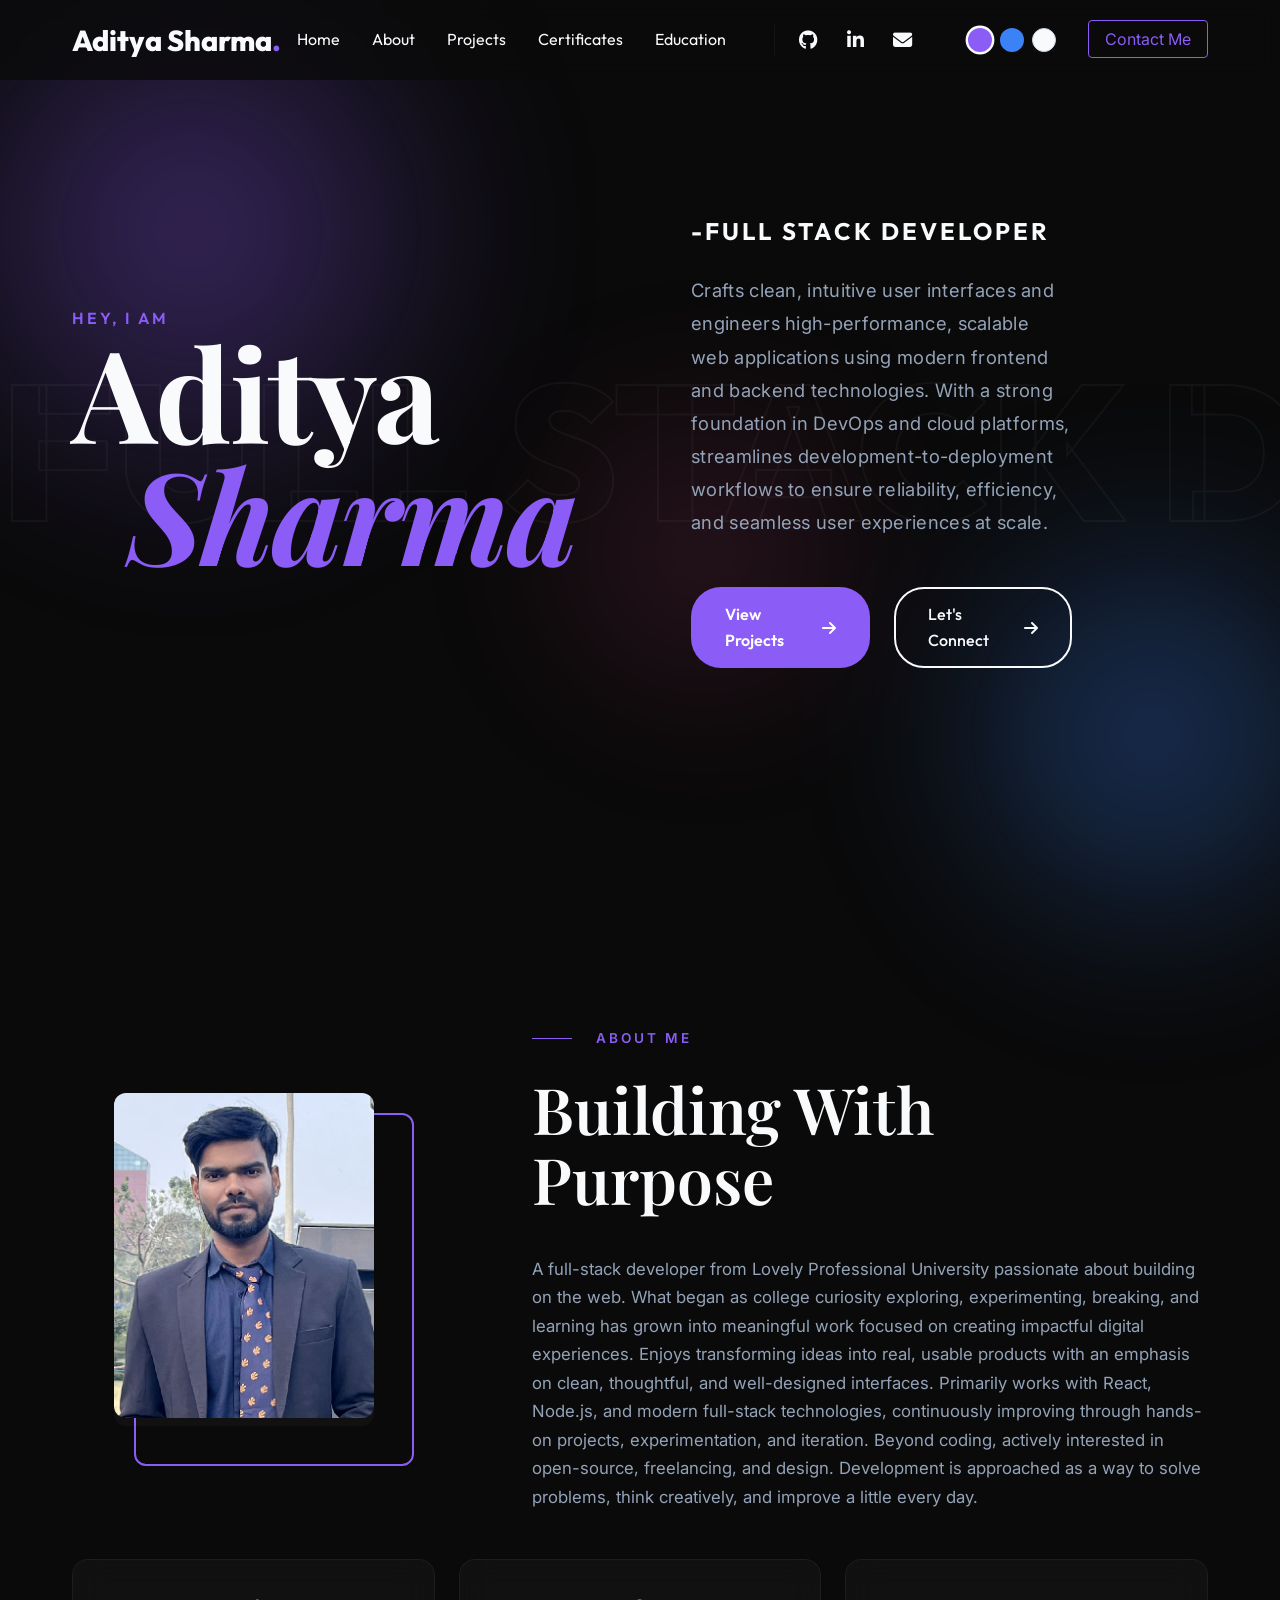
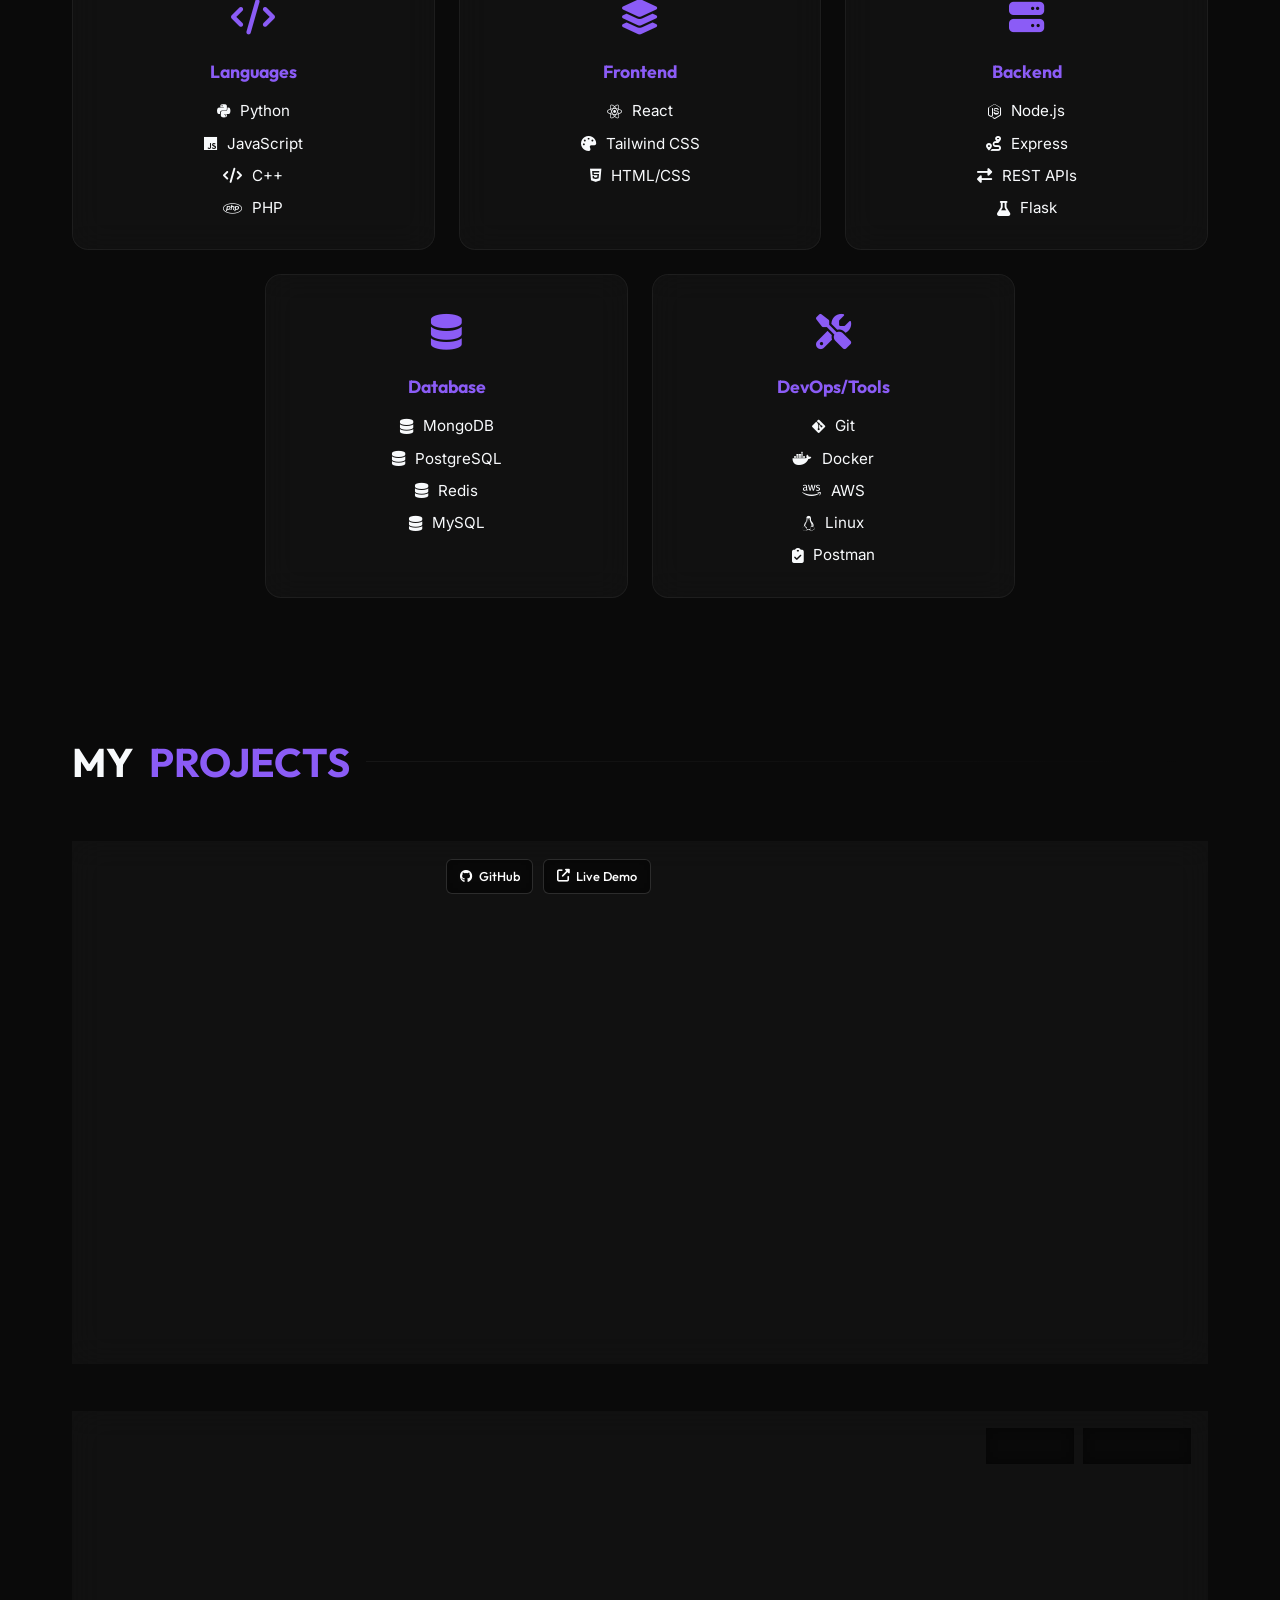
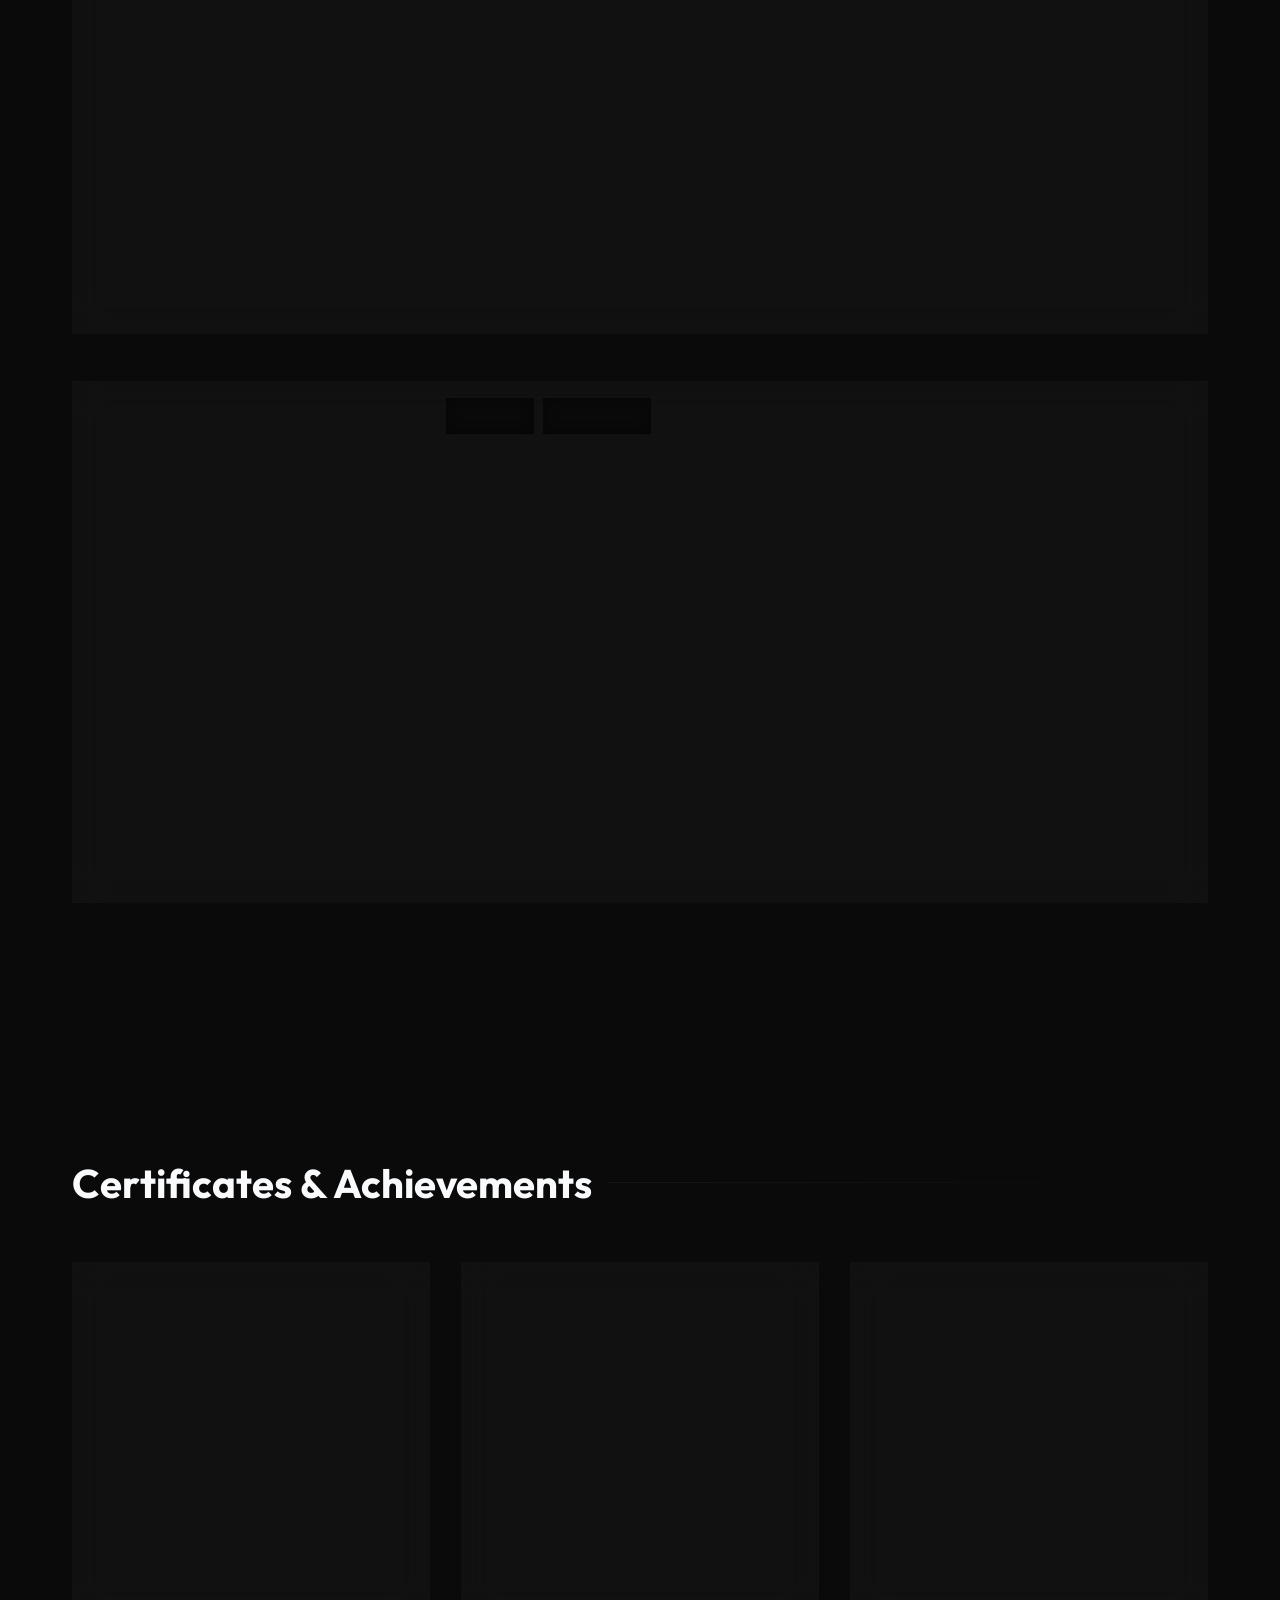
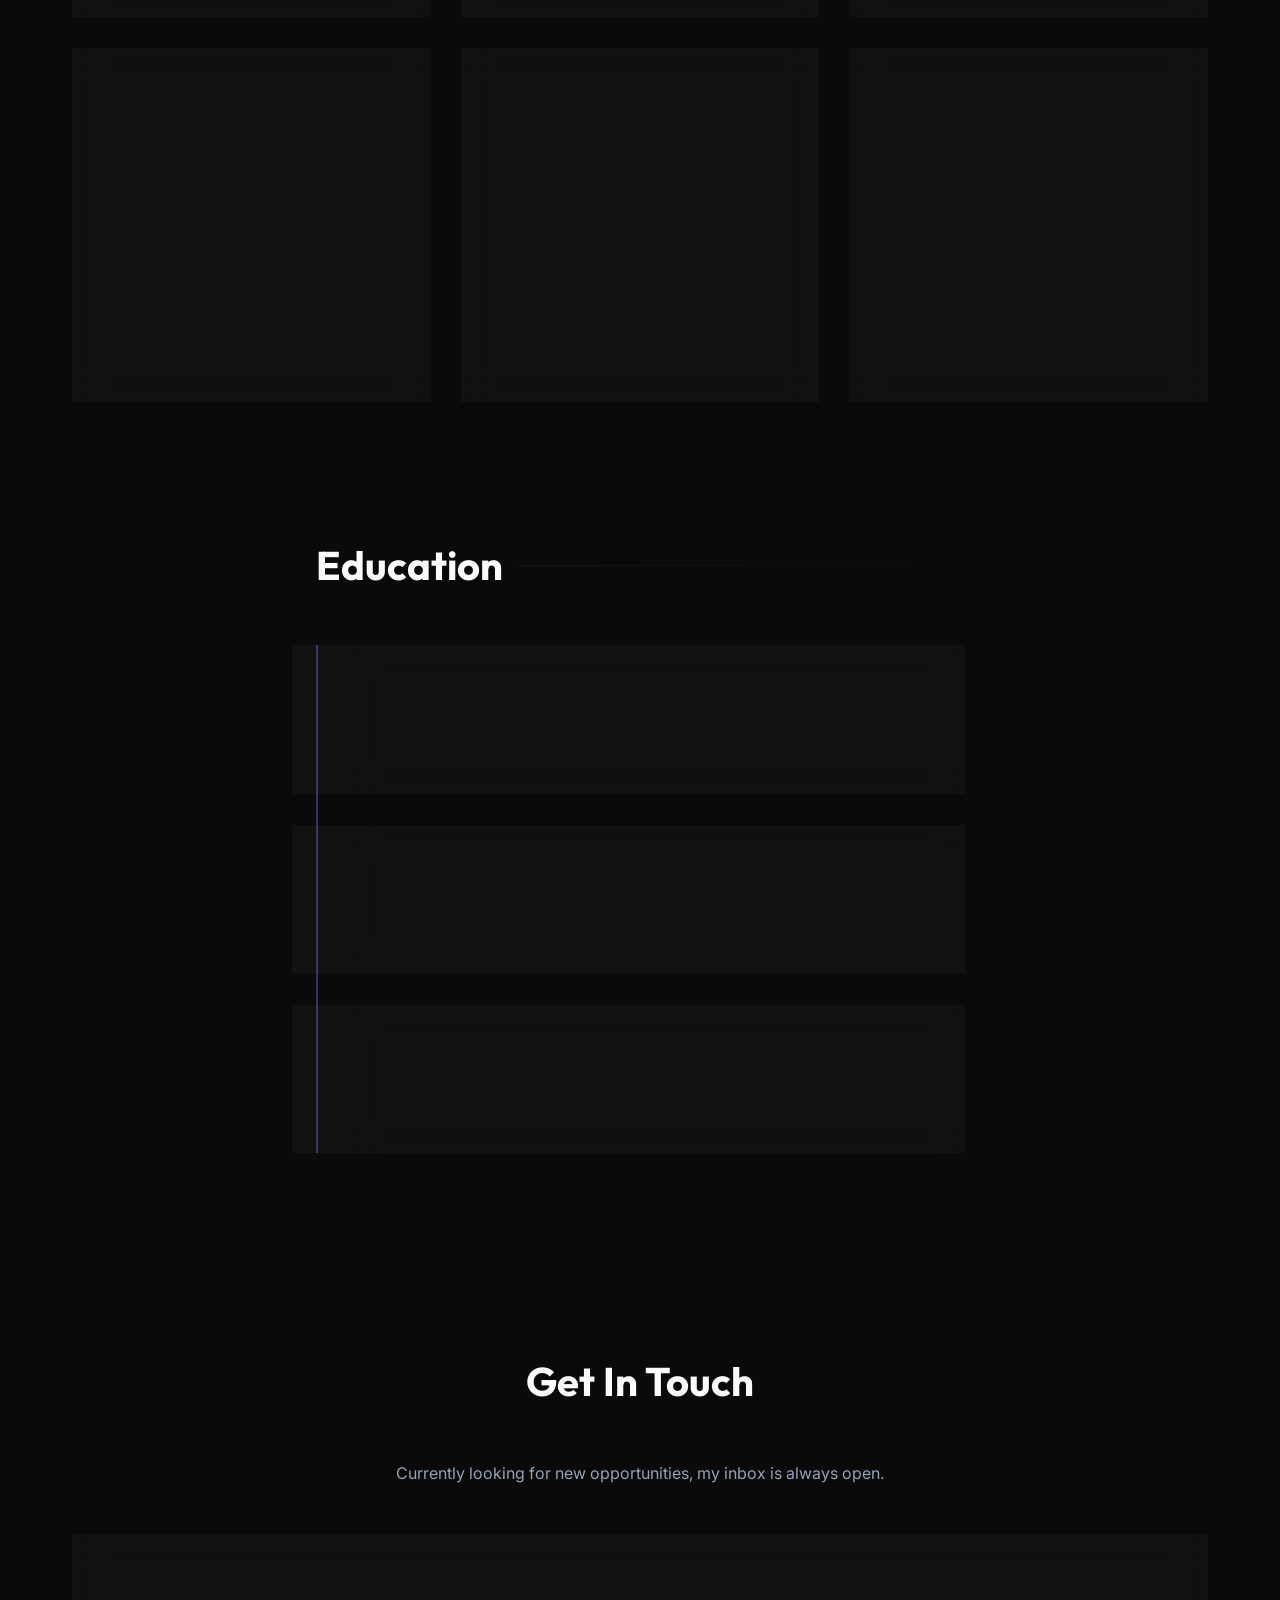
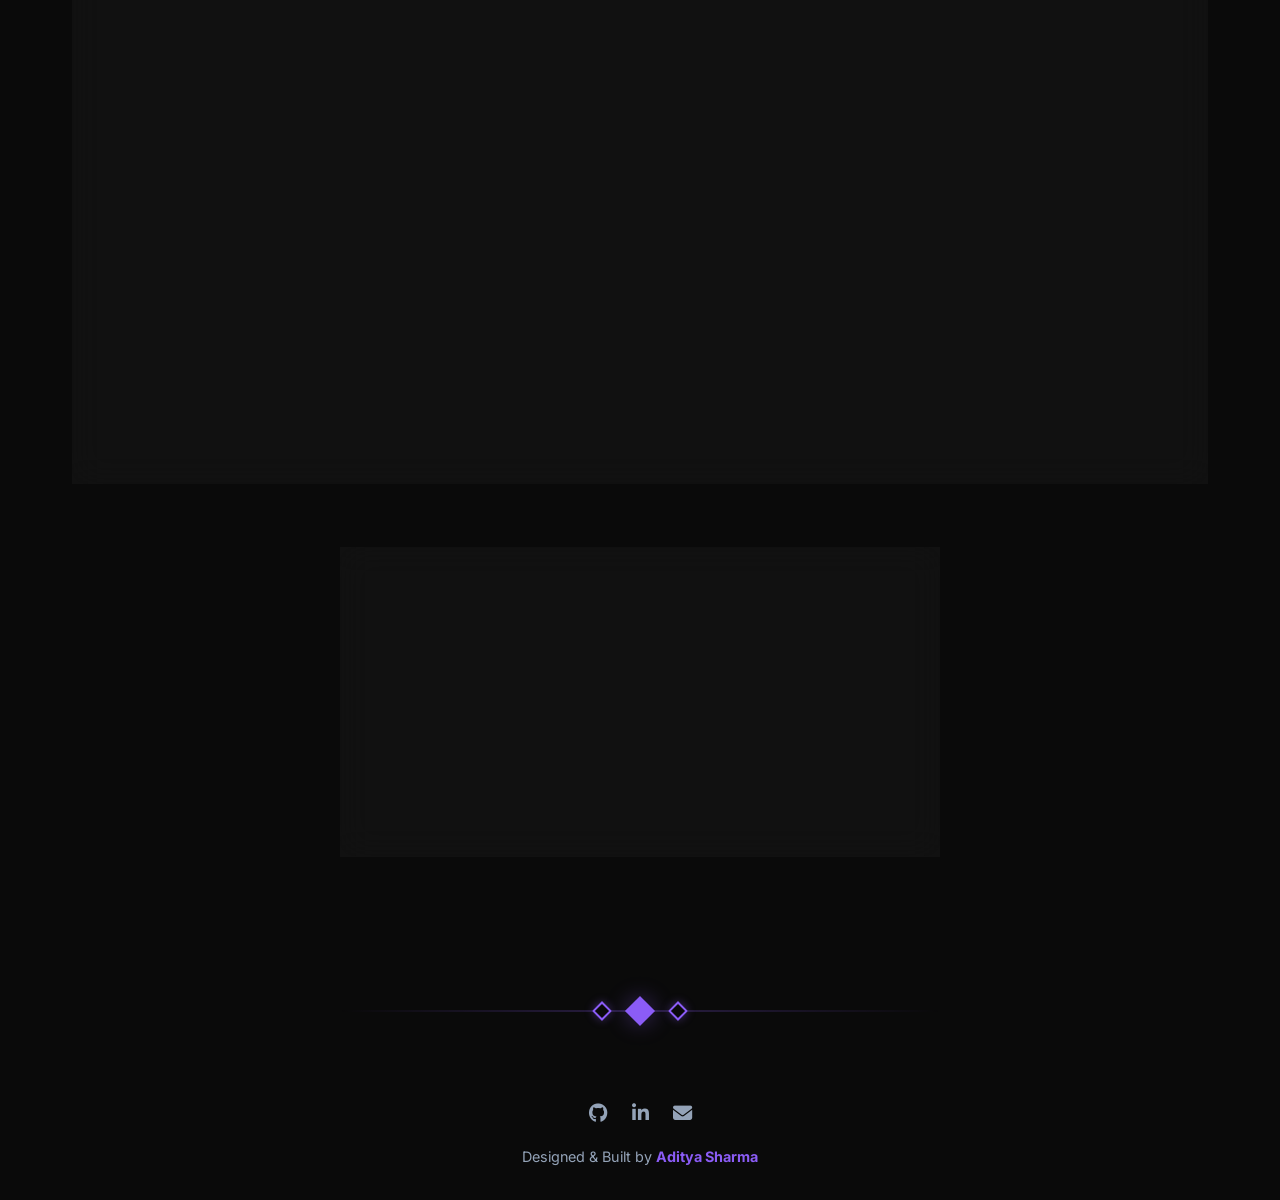
==== commit 690b7210: "Add proper starry background animation with twinkling stars" ====
--- a/index.html
+++ b/index.html
@@ -18,18 +18,14 @@
     <!-- Scroll Progress Bar -->
     <div class="scroll-progress" id="scrollProgress"></div>
 
-    <!-- Custom Cursor -->
-    <div class="cursor-dot" id="cursorDot"></div>
-    <div class="cursor-ring" id="cursorRing"></div>
-
     <div class="bg-animation">
         <div class="blob blob-1"></div>
         <div class="blob blob-2"></div>
         <div class="blob blob-3"></div>
     </div>
 
-    <!-- Floating Particles -->
-    <canvas id="particleCanvas"></canvas>
+    <!-- Starry Background -->
+    <canvas id="starCanvas"></canvas>
 
     <!-- Navigation -->
     <nav class="navbar">
--- a/style.css
+++ b/style.css
@@ -1482,44 +1482,8 @@
     box-shadow: 0 0 10px var(--accent-glow);
 }
 
-/* Custom Cursor */
-.cursor-dot {
-    width: 10px;
-    height: 10px;
-    background: var(--accent);
-    border-radius: 50%;
-    position: fixed;
-    top: 0;
-    left: 0;
-    pointer-events: none;
-    z-index: 10000;
-    /* Removed transition on left/top to fix cursor stuck/lag issue */
-    transition: transform 0.1s ease, opacity 0.2s ease;
-}
-
-.cursor-ring {
-    width: 40px;
-    height: 40px;
-    border: 2px solid var(--accent);
-    border-radius: 50%;
-    position: fixed;
-    top: 0;
-    left: 0;
-    pointer-events: none;
-    z-index: 10000;
-    /* Transition only specific properties so left/top JS updates do not freeze */
-    transition: transform 0.15s ease-out, opacity 0.2s ease, background-color 0.15s ease-out;
-    opacity: 1;
-}
-
-.cursor-ring.hover-active {
-    transform: translate(-50%, -50%) scale(1.5);
-    opacity: 0.2;
-    background: var(--accent-glow);
-}
-
-/* Particle Canvas */
-#particleCanvas {
+/* Starry Background Canvas */
+#starCanvas {
     position: fixed;
     top: 0;
     left: 0;
@@ -1527,6 +1491,7 @@
     height: 100vh;
     z-index: -1;
     pointer-events: none;
+    background: transparent;
 }
 
 /* Typing Cursor */
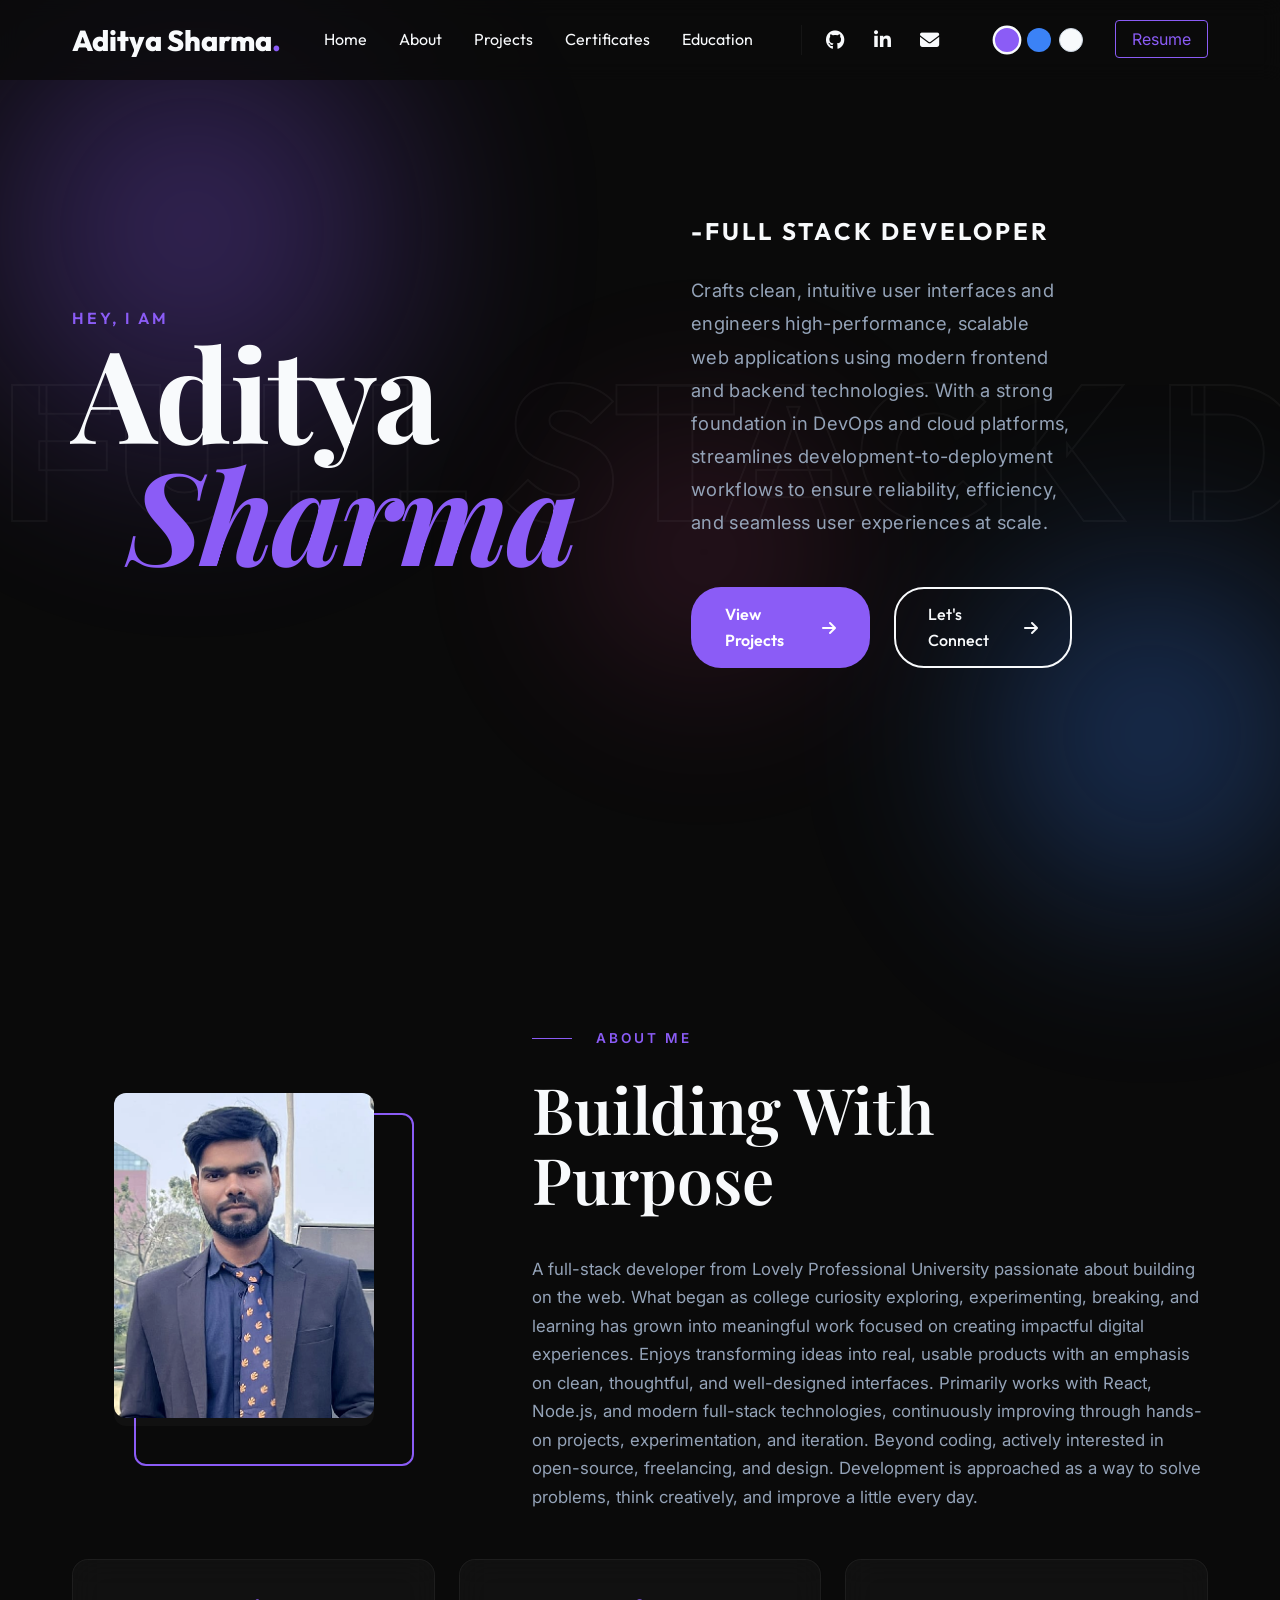
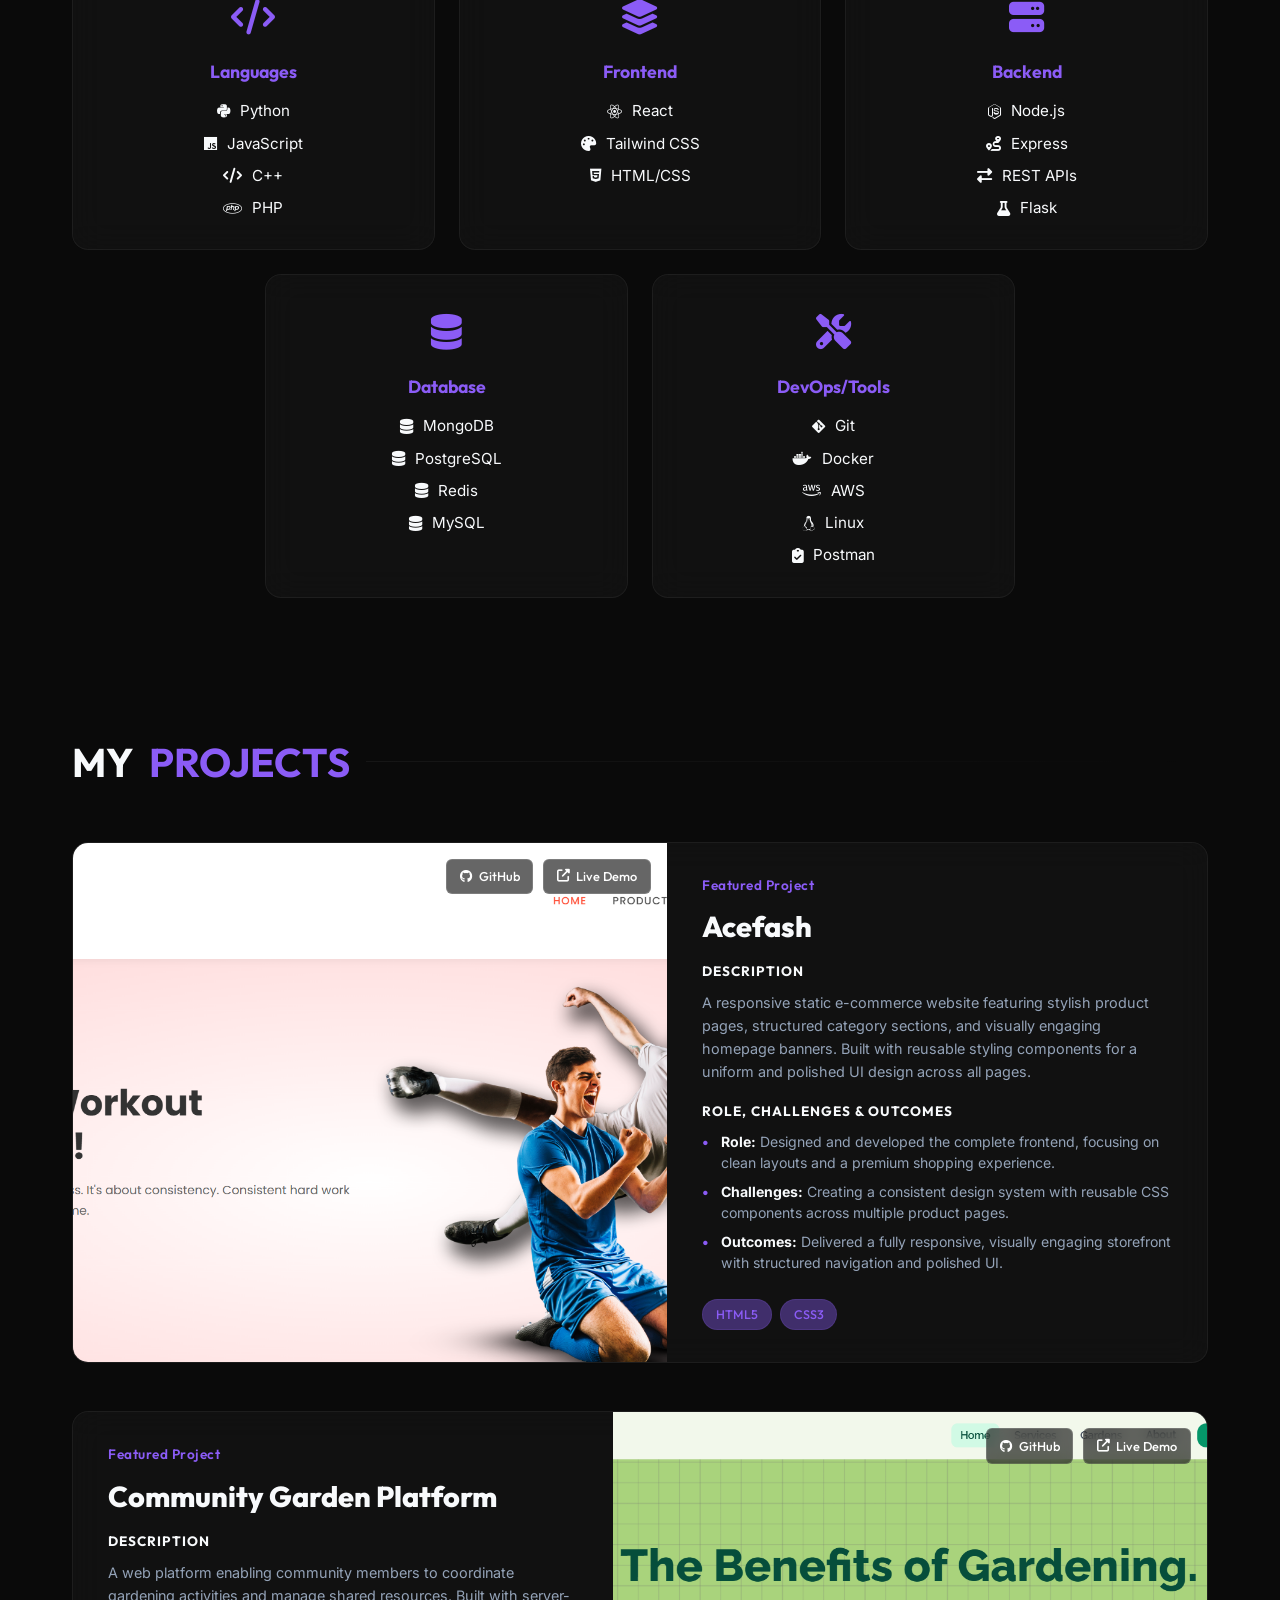
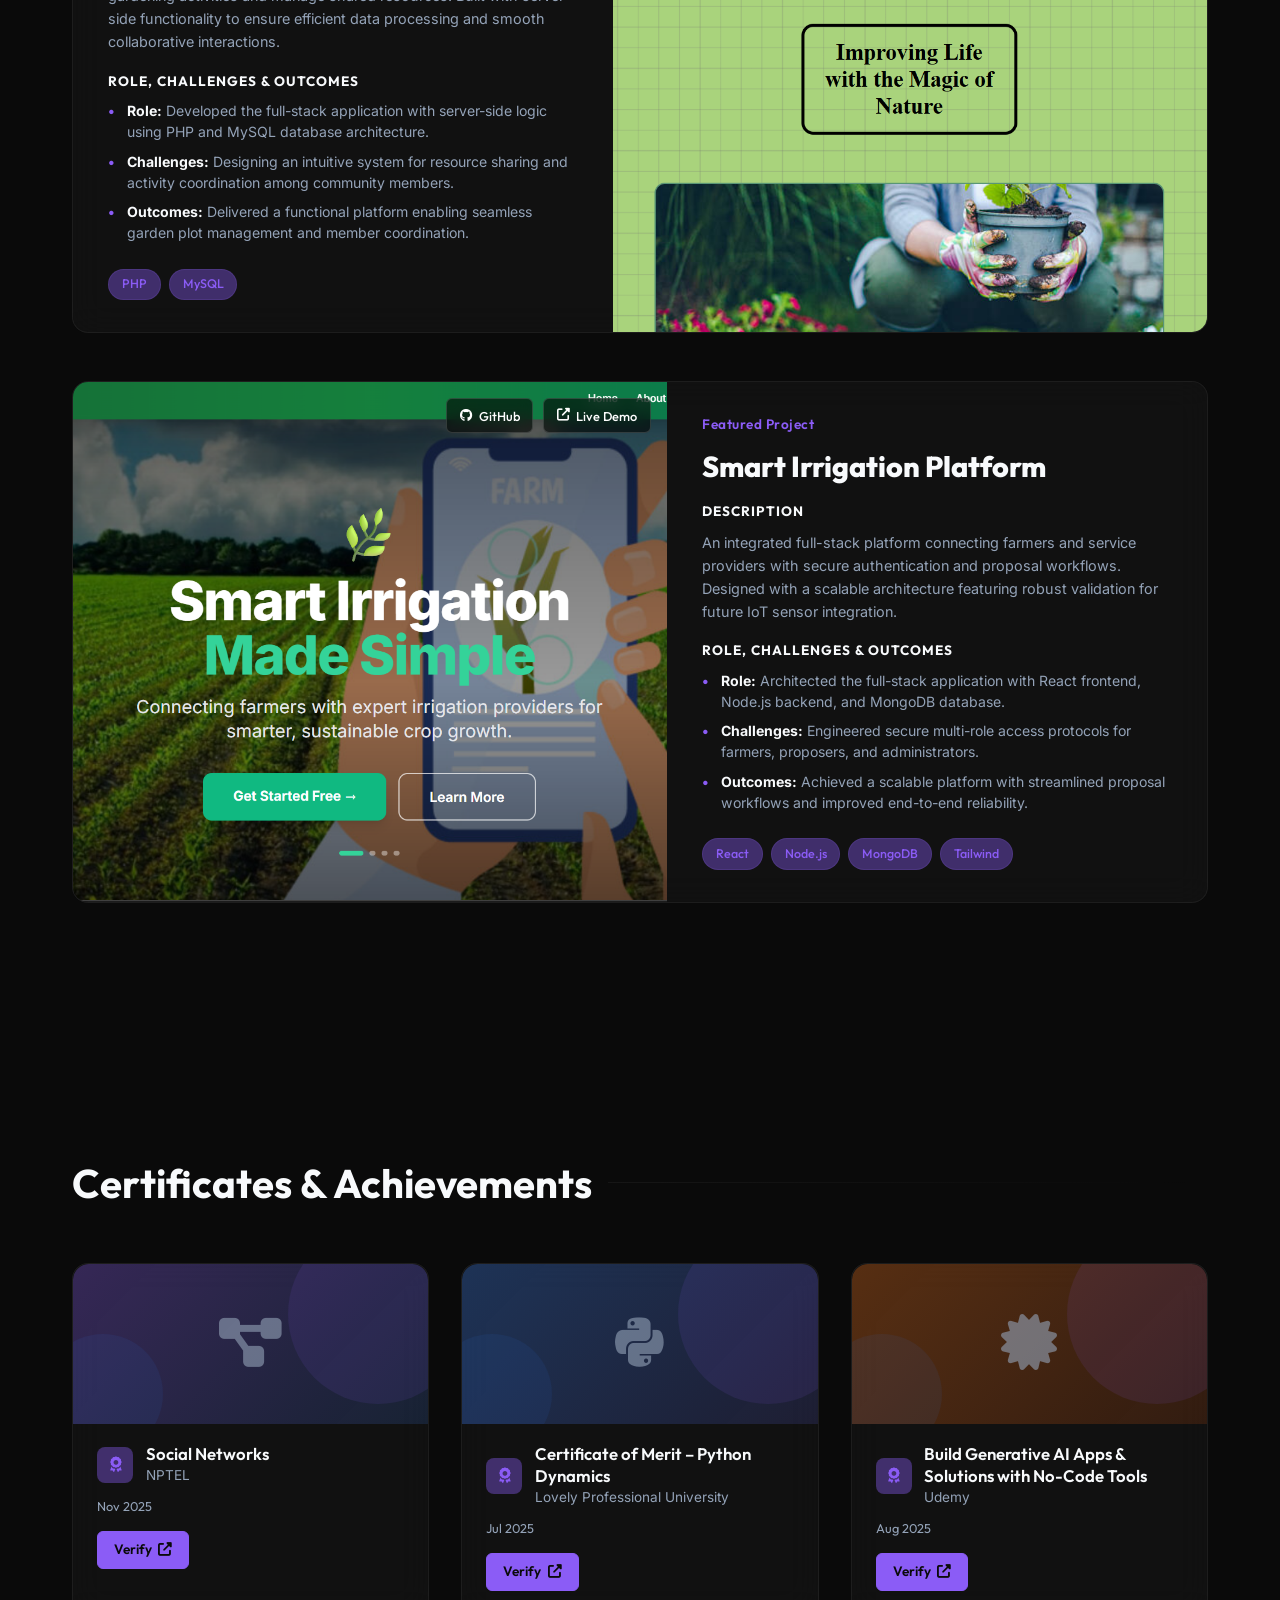
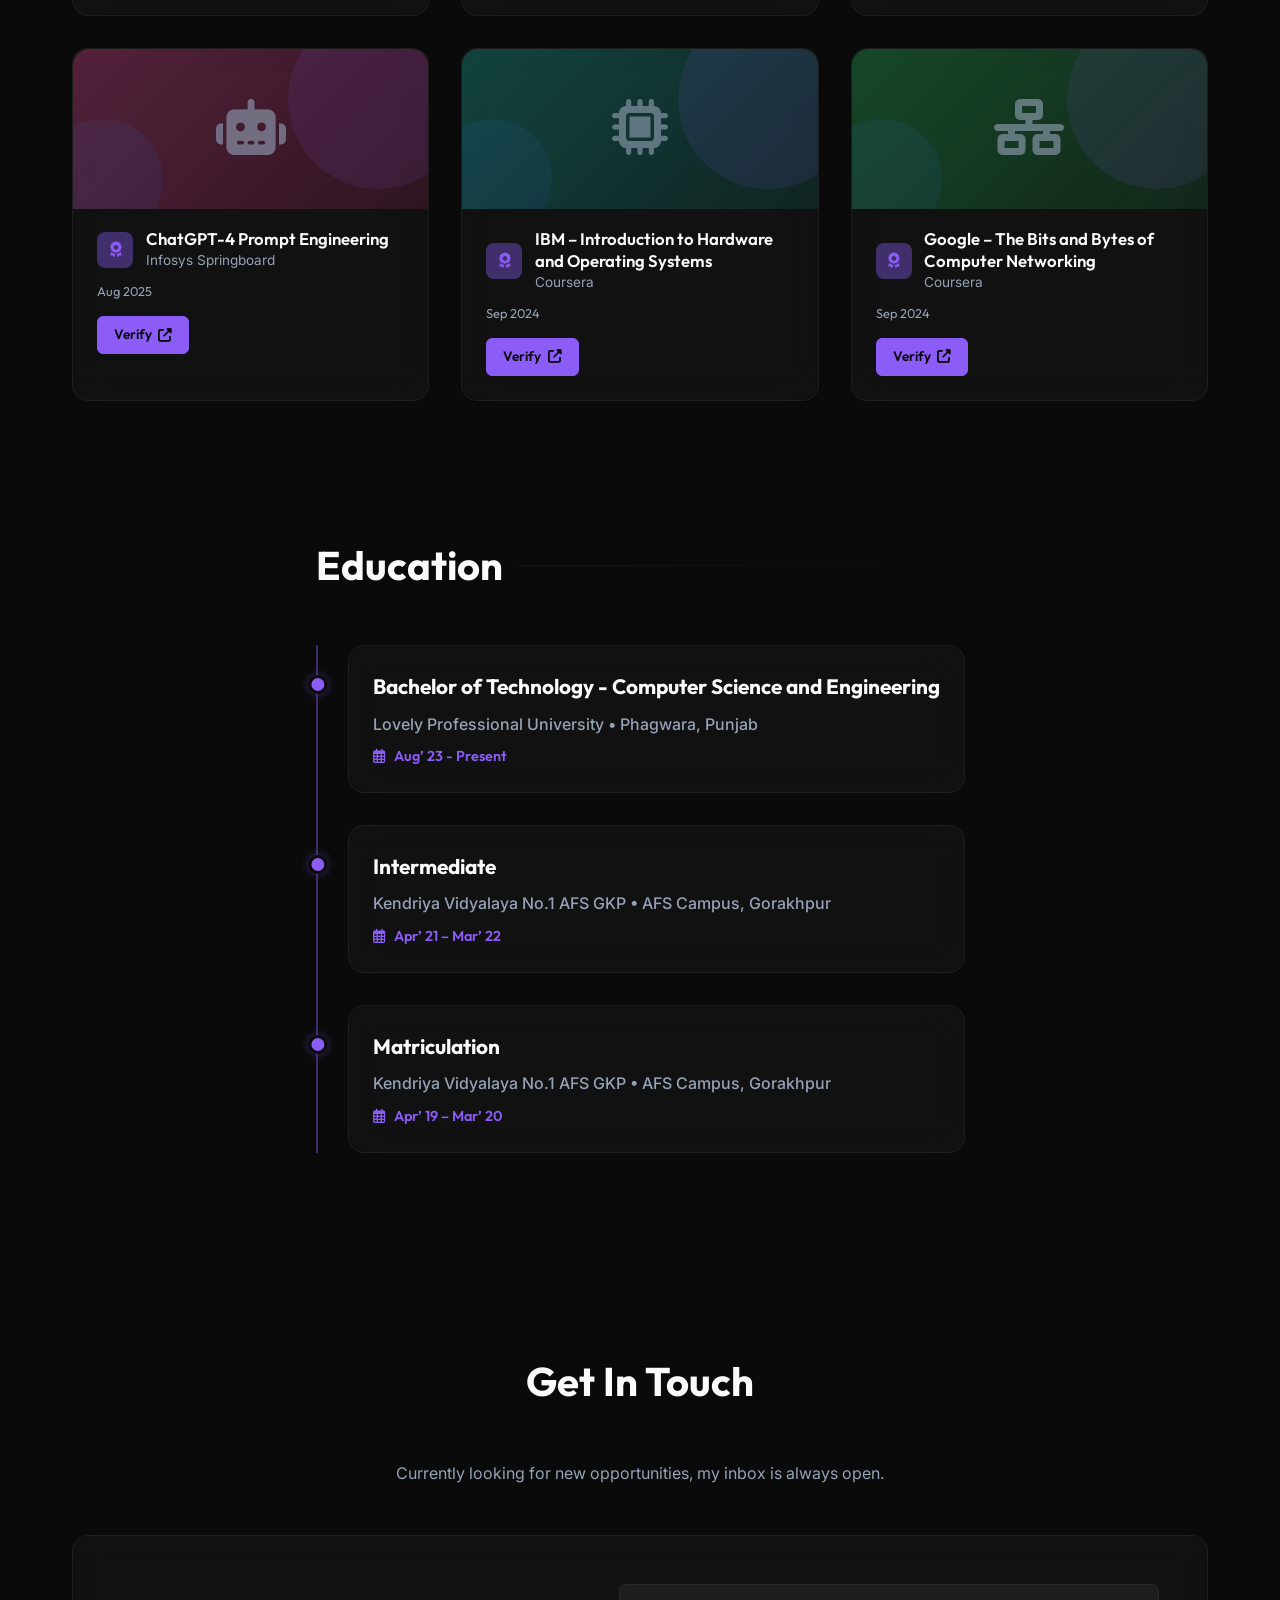
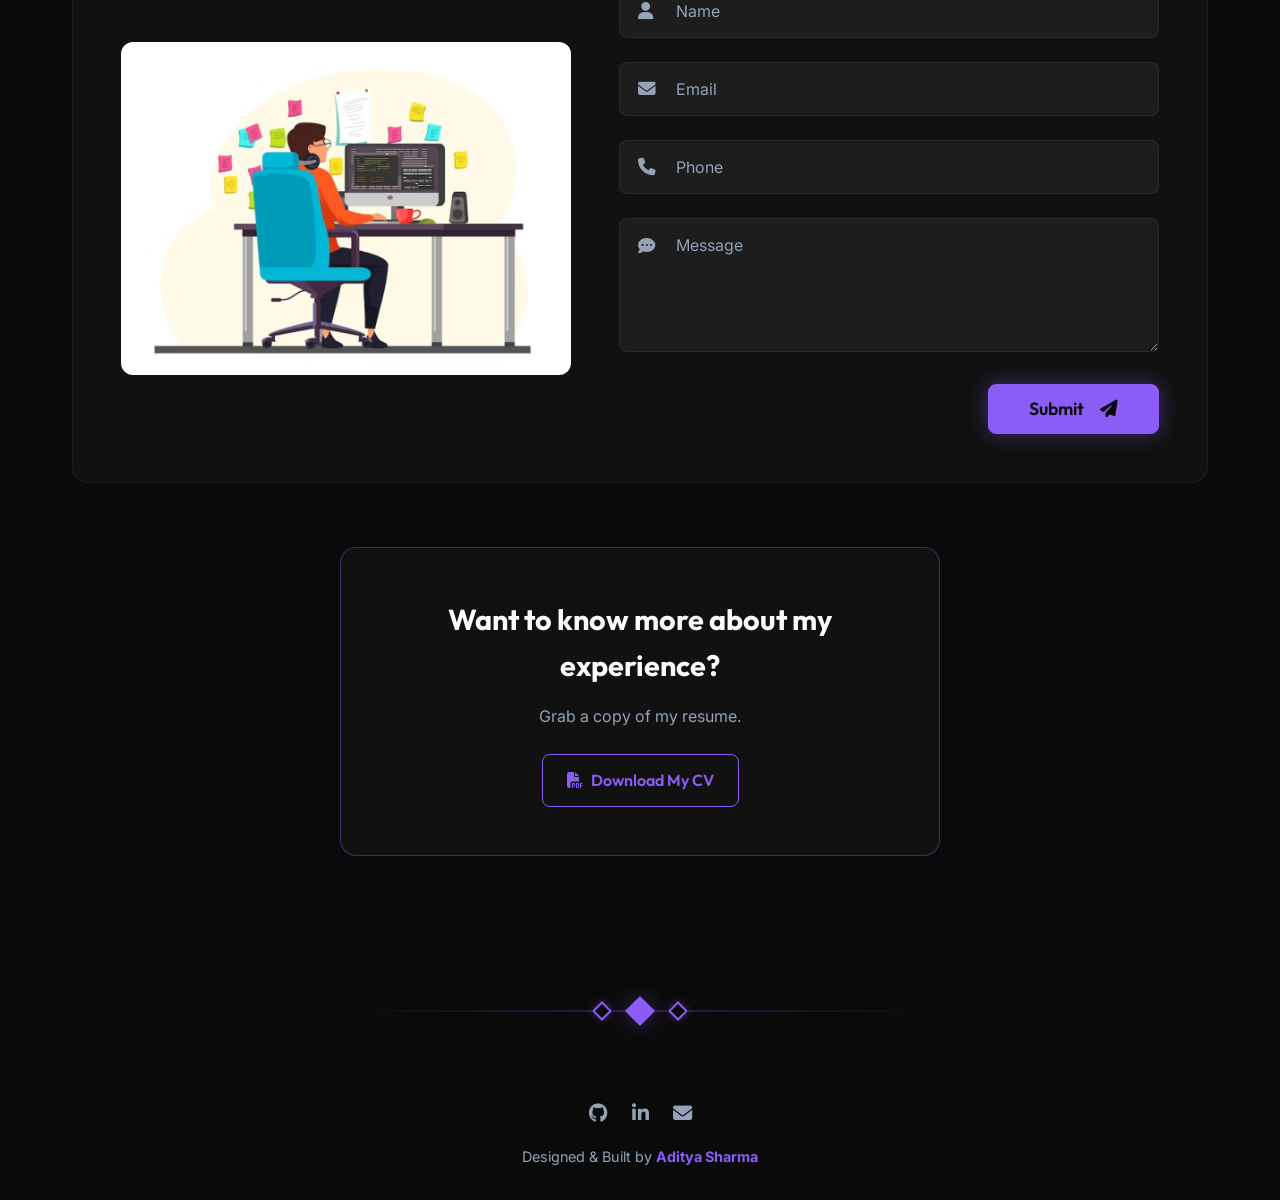
==== commit fa3c2c7e: "Replace contact button with resume download link" ====
--- a/index.html
+++ b/index.html
@@ -51,8 +51,7 @@
                     <button class="theme-btn" data-theme="ocean" aria-label="Ocean Theme"></button>
                     <button class="theme-btn" data-theme="light" aria-label="Light Theme"></button>
                 </li>
-                <li><a href="https://mail.google.com/mail/?view=cm&fs=1&to=adityasharma89000@gmail.com" target="_blank"
-                        class="btn-sm">Contact Me</a></li>
+                <li><a href="assets/Aditya sharma cv.pdf" download="Aditya-Sharma-CV.pdf" class="btn-sm">Resume</a></li>
             </ul>
             <div class="hamburger"><i class="fas fa-bars"></i></div>
         </div>
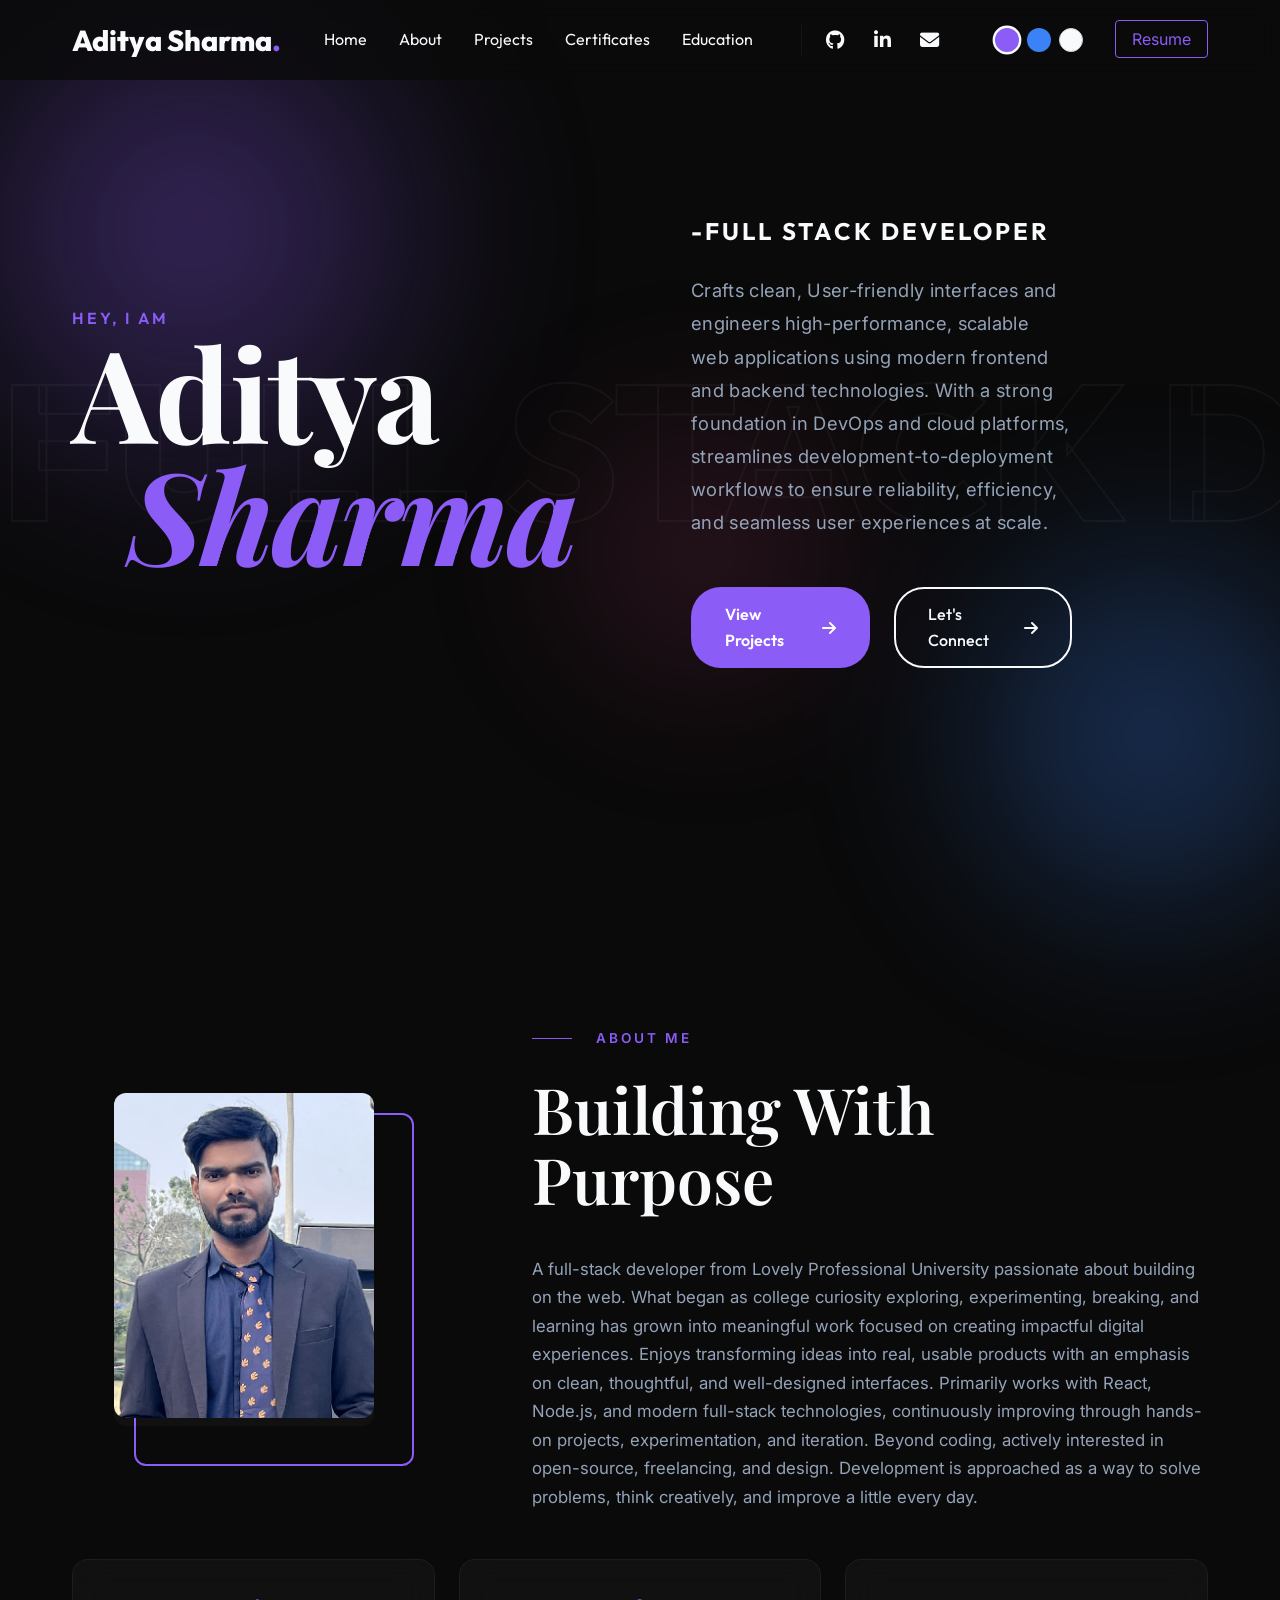
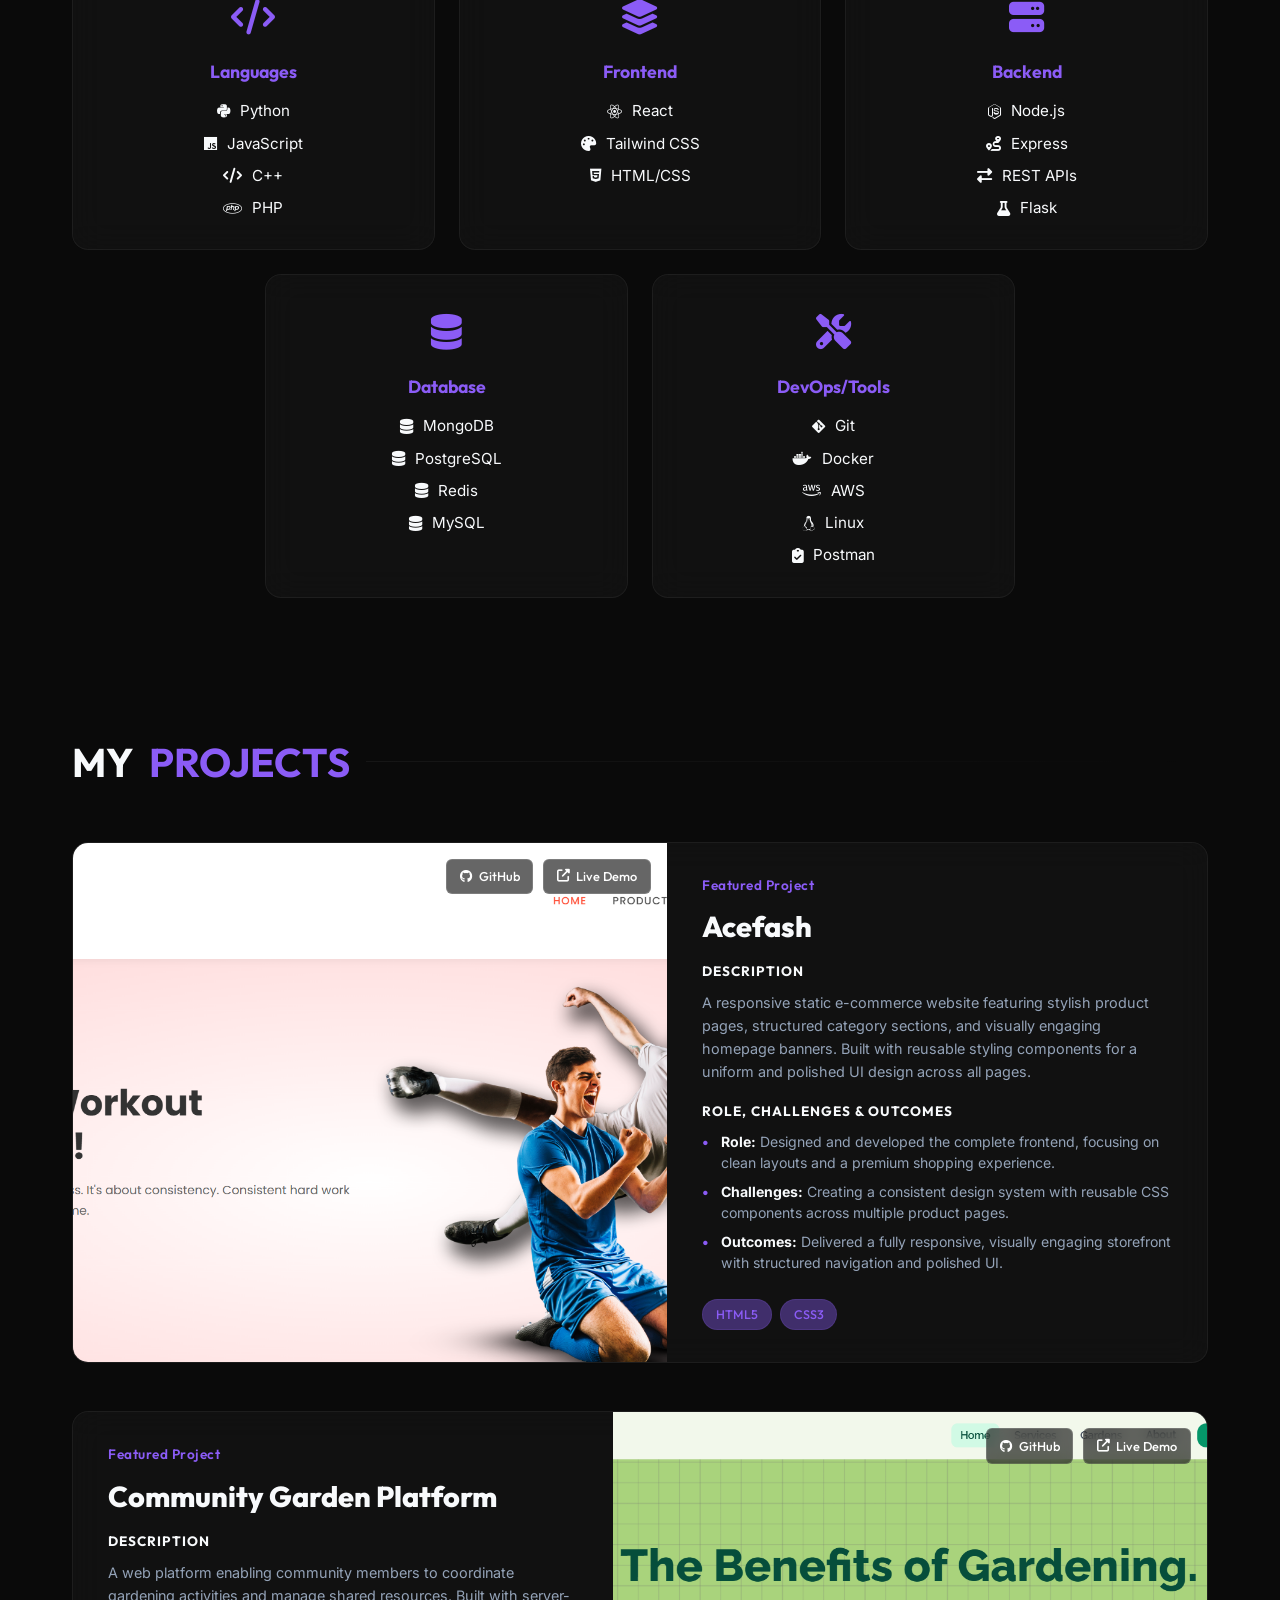
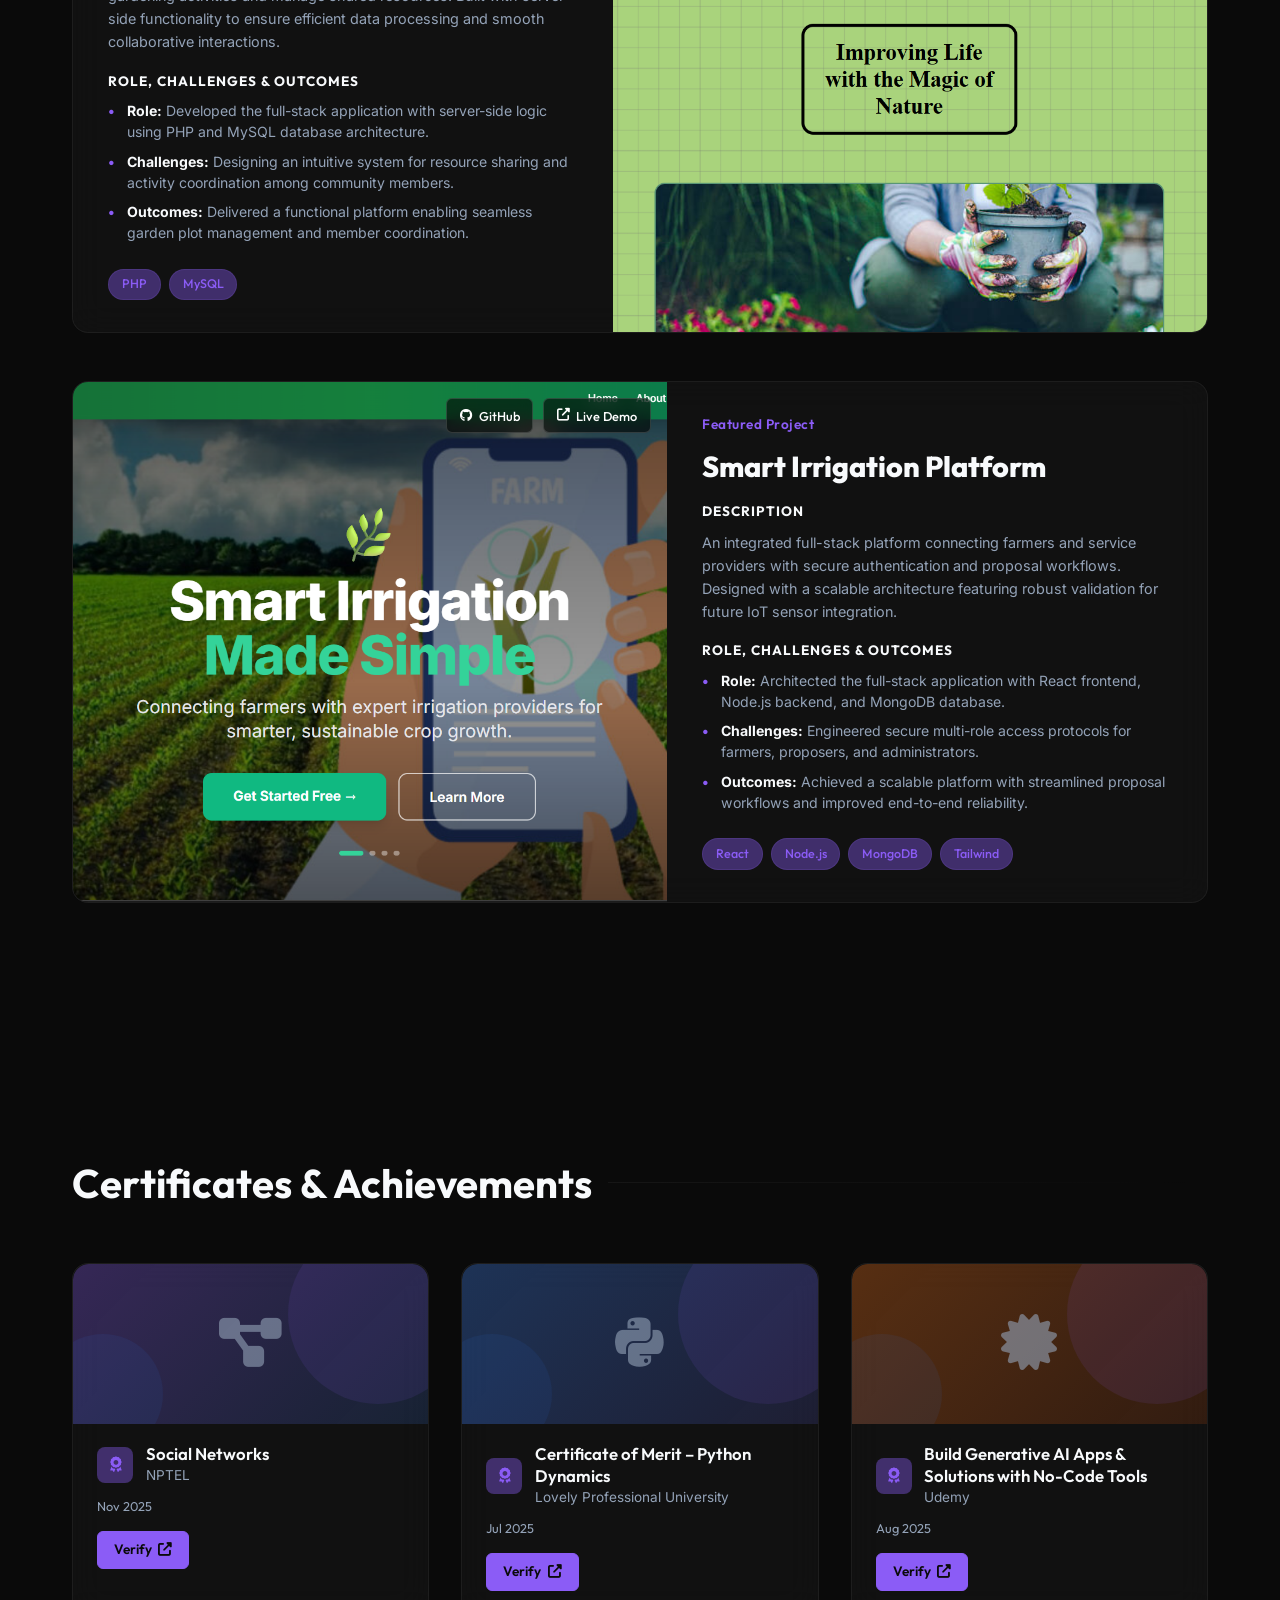
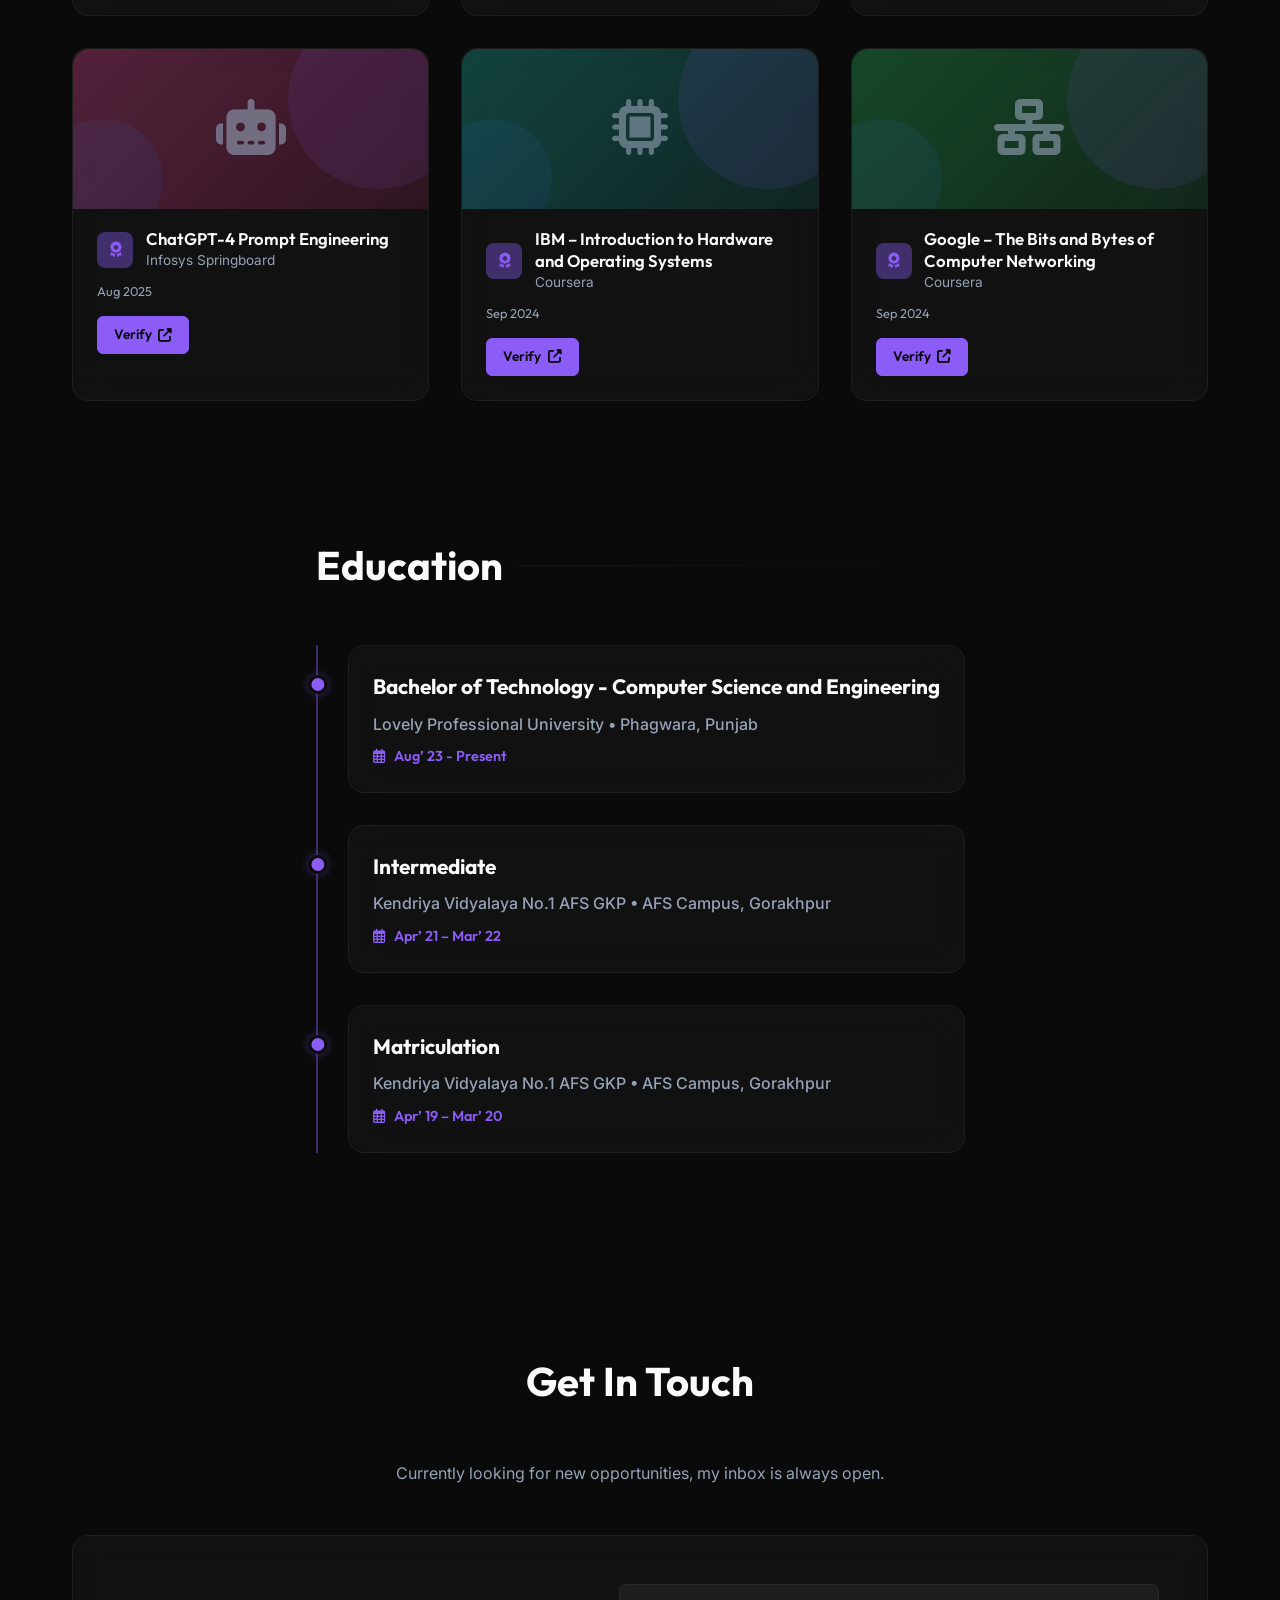
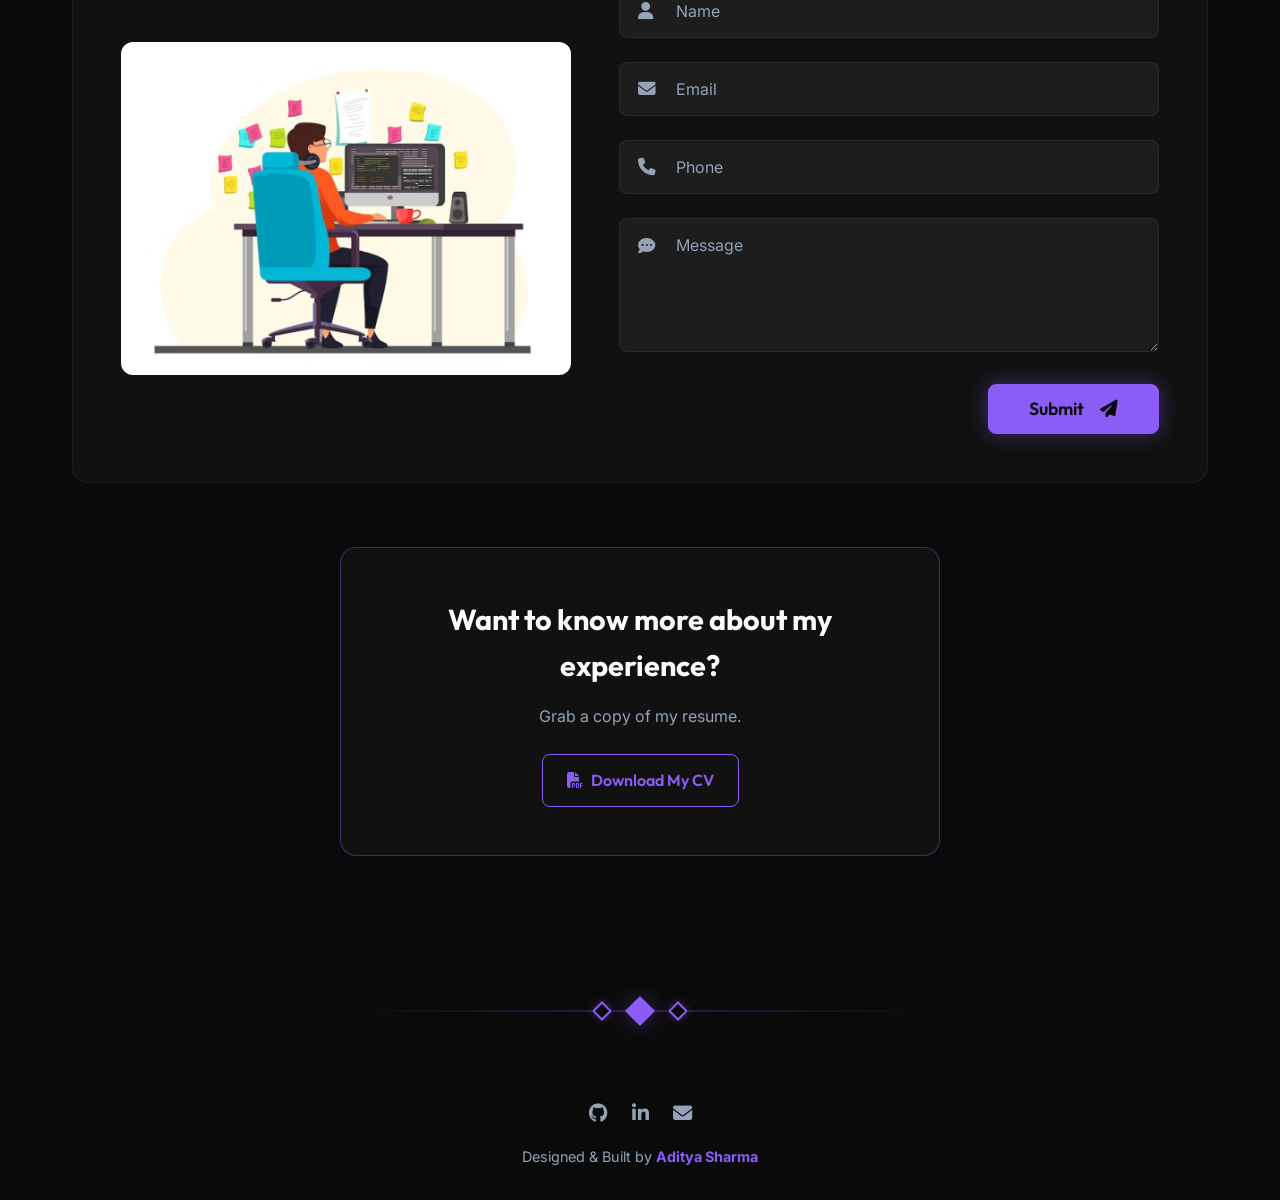
==== commit dba47da1: "Fix folder structure: move portfolio files to root for proper deployment" ====
--- a/index.html
+++ b/index.html
@@ -87,7 +87,7 @@
                         <h2 class="hero-role-new">-FULL STACK DEVELOPER</h2>
 
                         <p class="hero-summary-new">
-                            Crafts clean, intuitive user interfaces and engineers high-performance, scalable web
+                            Crafts clean, User-friendly interfaces and engineers high-performance, scalable web
                             applications using modern frontend and backend technologies. With a strong foundation in
                             DevOps and cloud platforms, streamlines development-to-deployment workflows to ensure
                             reliability, efficiency, and seamless user experiences at scale.</p>
